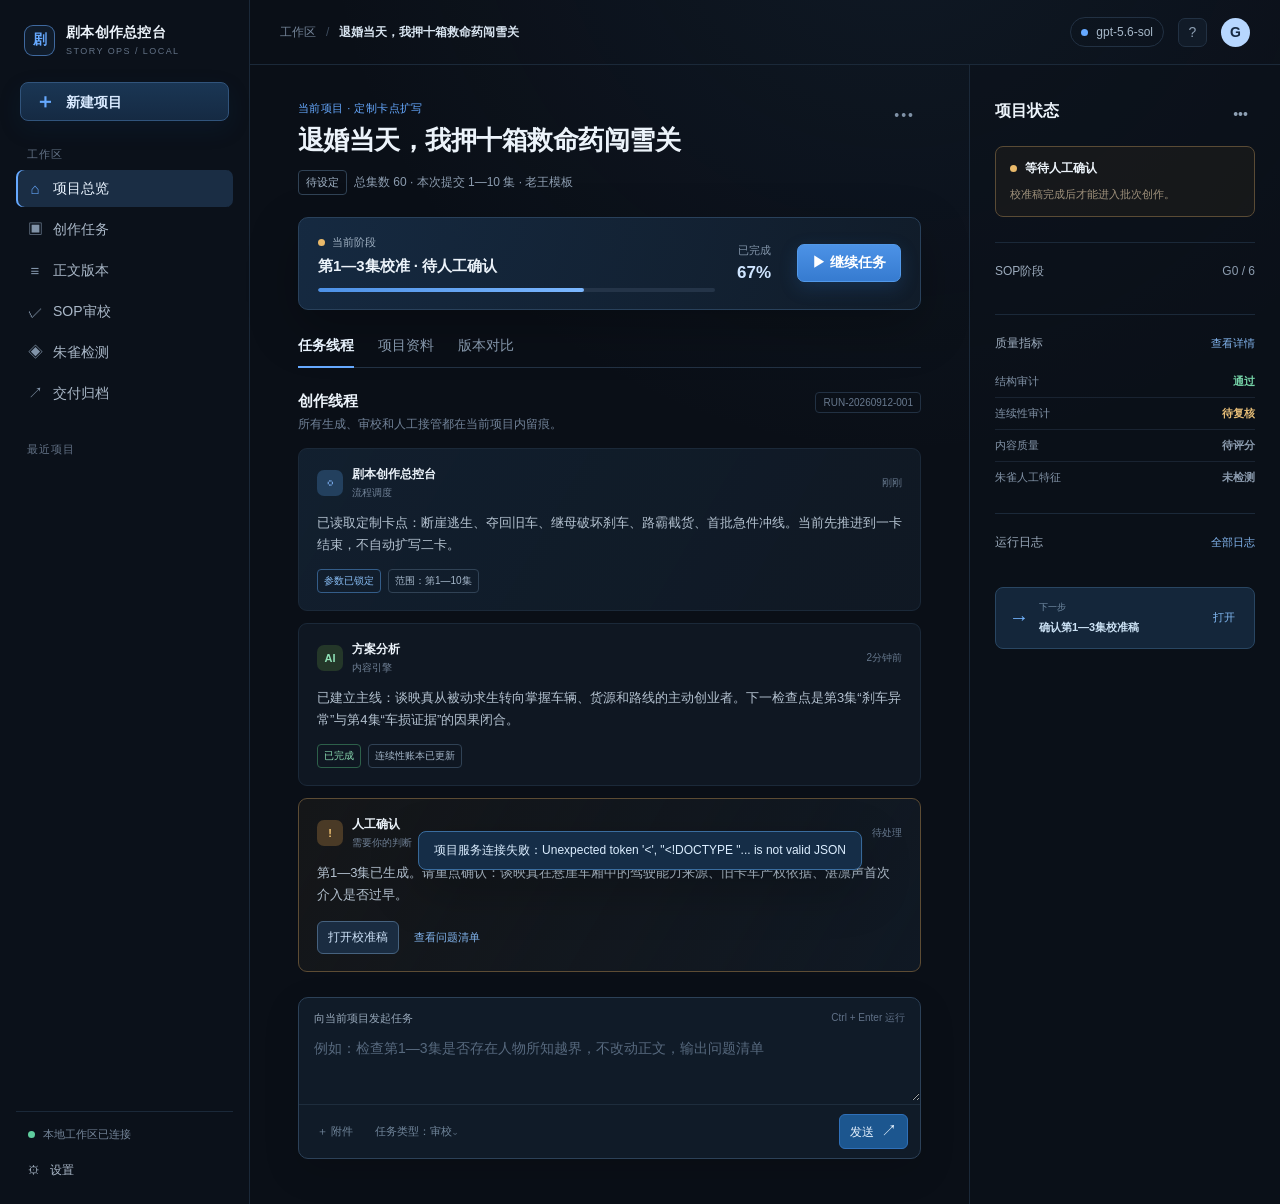
==== public/index.html @ ddf295c8 "Add Cloudflare deployment and persistent project workspace" ====
<!doctype html>
<html lang="zh-CN">
<head>
  <meta charset="UTF-8" />
  <meta name="viewport" content="width=device-width, initial-scale=1.0" />
  <meta name="theme-color" content="#0b111a" />
  <title>剧本创作总控台</title>
  <link rel="icon" href="favicon.svg" type="image/svg+xml" />
  <link rel="stylesheet" href="styles.css?v=020" />
  <link rel="stylesheet" href="workspace.css?v=020" />
</head>
<body>
  <div class="app-shell">
    <aside class="sidebar" aria-label="主导航">
      <div class="brand">
        <div class="brand-mark">剧</div>
        <div>
          <div class="brand-name">剧本创作总控台</div>
          <div class="brand-sub">STORY OPS / LOCAL</div>
        </div>
      </div>

      <button class="new-project" id="newProjectBtn"><span>＋</span> 新建项目</button>

      <div class="nav-section-label">工作区</div>
      <nav class="nav-list">
        <button class="nav-item active" data-view="overview"><span class="nav-icon">⌂</span> 项目总览</button>
        <button class="nav-item" data-view="tasks"><span class="nav-icon">▣</span> 创作任务</button>
        <button class="nav-item" data-view="drafts"><span class="nav-icon">≡</span> 正文版本</button>
        <button class="nav-item" data-view="audit"><span class="nav-icon">✓</span> SOP审校</button>
        <button class="nav-item" data-view="detector"><span class="nav-icon">◈</span> 朱雀检测</button>
        <button class="nav-item" data-view="delivery"><span class="nav-icon">↗</span> 交付归档</button>
      </nav>

      <div class="nav-section-label project-label">最近项目</div>
      <div class="project-list" id="projectList"></div>

      <div class="sidebar-footer">
        <div class="connection"><span class="status-dot green"></span><span>本地工作区已连接</span></div>
        <button class="settings-link" data-view="settings"><span>⚙</span> 设置</button>
      </div>
    </aside>

    <main class="main-panel">
      <header class="topbar">
        <div class="breadcrumbs"><span>工作区</span><b>/</b><strong id="breadcrumbProject">退婚当天，我押十箱救命药闯雪关</strong></div>
        <div class="top-actions">
          <div class="model-pill"><span class="status-dot blue"></span><span id="modelName">gpt-5.6-sol</span></div>
          <button class="icon-button" title="帮助">?</button>
          <div class="avatar">G</div>
        </div>
      </header>

      <div class="workspace" id="workspace">
        <section class="content-column">
          <div class="project-heading">
            <div>
              <div class="eyebrow">当前项目 · <span id="projectRoute">定制卡点扩写</span></div>
              <h1 id="projectTitle">退婚当天，我押十箱救命药闯雪关</h1>
              <div class="meta-row" id="projectMeta">
                <span class="tag">待设定</span>
                <span class="muted">总集数 60 · 本次提交 1—10 集 · 老王模板</span>
              </div>
            </div>
            <button class="more-button" title="项目操作">•••</button>
          </div>

          <div class="phase-strip">
            <div class="phase-main">
              <div class="phase-label"><span class="status-dot amber"></span> 当前阶段</div>
              <div class="phase-title" id="phaseTitle">第1—3集校准 · 待人工确认</div>
              <div class="progress-track"><span id="phaseProgress" style="width: 67%"></span></div>
            </div>
            <div class="phase-stat"><span>已完成</span><strong id="progressText">67%</strong></div>
            <button class="primary-button" id="runTaskBtn">▶ 继续任务</button>
          </div>

          <div class="tabs" role="tablist">
            <button class="tab active" data-tab="thread">任务线程</button>
            <button class="tab" data-tab="assets">项目资料</button>
            <button class="tab" data-tab="versions">版本对比</button>
          </div>

          <div class="tab-panel" id="threadPanel">
            <div class="section-heading"><div><h2>创作线程</h2><p>所有生成、审校和人工接管都在当前项目内留痕。</p></div><span class="run-id">RUN-20260912-001</span></div>
            <div class="thread-feed" id="threadFeed">
              <article class="thread-card system-card">
                <div class="card-top"><div class="actor"><span class="actor-icon system">◌</span><div><strong>剧本创作总控台</strong><span class="actor-role">流程调度</span></div></div><time>刚刚</time></div>
                <p>已读取定制卡点：断崖逃生、夺回旧车、继母破坏刹车、路霸截货、首批急件冲线。当前先推进到一卡结束，不自动扩写二卡。</p>
                <div class="card-tags"><span class="mini-tag blue-tag">参数已锁定</span><span class="mini-tag">范围：第1—10集</span></div>
              </article>
              <article class="thread-card">
                <div class="card-top"><div class="actor"><span class="actor-icon ai">AI</span><div><strong>方案分析</strong><span class="actor-role">内容引擎</span></div></div><time>2分钟前</time></div>
                <p>已建立主线：谈映真从被动求生转向掌握车辆、货源和路线的主动创业者。下一检查点是第3集“刹车异常”与第4集“车损证据”的因果闭合。</p>
                <div class="card-tags"><span class="mini-tag green-tag">已完成</span><span class="mini-tag">连续性账本已更新</span></div>
              </article>
              <article class="thread-card warning-card">
                <div class="card-top"><div class="actor"><span class="actor-icon review">!</span><div><strong>人工确认</strong><span class="actor-role">需要你的判断</span></div></div><time>待处理</time></div>
                <p>第1—3集已生成。请重点确认：谈映真在悬崖车厢中的驾驶能力来源、旧卡车产权依据、湛凛声首次介入是否过早。</p>
                <div class="card-actions"><button class="small-button" id="reviewBtn">打开校准稿</button><button class="text-button">查看问题清单</button></div>
              </article>
            </div>
          </div>

          <div class="tab-panel hidden" id="assetsPanel">
            <div class="section-heading"><div><h2>项目资料</h2><p>前置设定与正文版本分开管理，每次保存自动增加资料版本号。</p></div></div>
            <div class="asset-grid" id="assetGrid"></div>
          </div>

          <div class="tab-panel hidden" id="versionsPanel">
            <div class="section-heading"><div><h2>正文版本</h2><p>正文以SHA-256绑定审校与检测报告，保存新稿不会覆盖历史稿。</p></div><button class="small-button" id="newVersionBtn">＋ 新建版本</button></div>
            <div class="version-table" id="versionTable"></div>
          </div>

          <div class="composer">
            <div class="composer-top"><span class="composer-label">向当前项目发起任务</span><span class="shortcut">Ctrl + Enter 运行</span></div>
            <textarea id="promptInput" placeholder="例如：检查第1—3集是否存在人物所知越界，不改动正文，输出问题清单"></textarea>
            <div class="composer-bottom"><div class="composer-tools"><button class="tool-button">＋ 附件</button><button class="tool-button">任务类型：审校⌄</button></div><button class="send-button" id="sendBtn">发送 <span>↗</span></button></div>
          </div>
        </section>

        <aside class="inspector" aria-label="项目状态">
          <div class="inspector-header"><h2>项目状态</h2><button class="icon-button subtle">•••</button></div>
          <div class="status-summary"><div class="status-summary-top"><span class="status-dot amber"></span><strong>等待人工确认</strong></div><p>校准稿完成后才能进入批次创作。</p></div>
          <div class="inspector-block"><div class="block-heading"><span>SOP阶段</span><span class="muted" id="gateProgress">G0 / 6</span></div><div class="gate-list" id="gateList"></div></div>
          <div class="inspector-block"><div class="block-heading"><span>质量指标</span><button class="text-button">查看详情</button></div><div class="metric-row"><span>结构审计</span><strong class="green-text">通过</strong></div><div class="metric-row"><span>连续性审计</span><strong class="amber-text">待复核</strong></div><div class="metric-row"><span>内容质量</span><strong class="muted">待评分</strong></div><div class="metric-row"><span>朱雀人工特征</span><strong class="muted">未检测</strong></div></div>
          <div class="inspector-block log-block"><div class="block-heading"><span>运行日志</span><button class="text-button">全部日志</button></div><div id="activityLog"></div></div>
          <div class="next-action"><span class="next-icon">→</span><div><small>下一步</small><strong>确认第1—3集校准稿</strong></div><button id="nextActionBtn">打开</button></div>
        </aside>
      </div>
    </main>
  </div>

  <div class="modal-backdrop hidden" id="projectModal" role="dialog" aria-modal="true" aria-labelledby="modalTitle">
    <div class="modal"><div class="modal-header"><div><span class="eyebrow">新建工作项目</span><h2 id="modalTitle">创建一个独立项目</h2></div><button class="icon-button" id="closeModal">×</button></div><label>项目名称<input id="newProjectName" placeholder="例如：我在旧厂房开夜校" /></label><label>生产路线<select id="newProjectRoute"><option>完全原创 / 市场参考</option><option>授权IP改编</option><option>深度二创</option><option>定制卡点扩写</option></select></label><div class="form-grid"><label>地区<select id="newProjectRegion"><option>国内</option><option>海外</option></select></label><label>呈现形式<select id="newProjectMedium"><option>AI漫剧</option><option>真人短剧</option><option>仿真人</option></select></label><label>总集数<input id="newTotalEpisodes" type="number" min="10" max="200" value="60" /></label><label>提交到第几集<input id="newSubmissionEnd" type="number" min="1" max="200" value="10" /></label><label>开头模板<select id="newOpeningTemplate"><option>老王模板</option><option>大麦模板</option></select></label><label>题材标签<input id="newGenre" placeholder="都市、女频、悬疑" /></label></div><div class="modal-note">新项目会自动建立独立的素材、正文、审校、检测和交付空间。</div><div class="modal-actions"><button class="text-button" id="cancelModal">取消</button><button class="primary-button" id="createProject">创建项目</button></div></div>
  </div>

  <div class="modal-backdrop hidden" id="assetModal" role="dialog" aria-modal="true"><div class="modal wide-modal"><div class="modal-header"><div><span class="eyebrow">项目资料</span><h2 id="assetModalTitle">编辑剧情梗概</h2></div><button class="icon-button" id="closeAssetModal">×</button></div><textarea class="large-editor" id="assetContent" placeholder="输入内容，保存后会记录资料版本"></textarea><div class="modal-actions"><button class="text-button" id="cancelAssetModal">取消</button><button class="primary-button" id="saveAssetBtn">保存资料</button></div></div></div>

  <div class="modal-backdrop hidden" id="versionModal" role="dialog" aria-modal="true"><div class="modal wide-modal"><div class="modal-header"><div><span class="eyebrow">正文版本</span><h2>保存一个不可覆盖的新版本</h2></div><button class="icon-button" id="closeVersionModal">×</button></div><div class="form-grid"><label>版本名称<input id="versionLabel" placeholder="例如：v0.1 校准稿" /></label><label>来源<select id="versionSource"><option>人工编辑</option><option>模型生成</option><option>定向修复</option></select></label><label>起始集<input id="versionStart" type="number" min="1" value="1" /></label><label>结束集<input id="versionEnd" type="number" min="1" value="3" /></label></div><label>正文内容<textarea class="large-editor draft-editor" id="versionContent" placeholder="粘贴本次版本的完整正文"></textarea></label><div class="modal-actions"><button class="text-button" id="cancelVersionModal">取消</button><button class="primary-button" id="saveVersionBtn">保存正文版本</button></div></div></div>

  <div class="toast hidden" id="toast"></div>
  <script src="app.js?v=020"></script>
</body>
</html>
---- public/styles.css ----
:root{--bg:#0a0f17;--panel:#101823;--panel-2:#131e2b;--panel-3:#172333;--line:#223143;--line-soft:#1b2939;--text:#ecf3fa;--muted:#8c9caf;--subtle:#637286;--blue:#66a9ff;--blue-2:#3f82df;--green:#5fcd9e;--amber:#e9b96a;--red:#ef8588;--shadow:0 18px 50px rgba(0,0,0,.25);font-family:Inter,"PingFang SC","Microsoft YaHei",sans-serif}*{box-sizing:border-box}body{margin:0;background:var(--bg);color:var(--text);font-size:14px}button,input,textarea,select{font:inherit;color:inherit}button{cursor:pointer;border:0}.app-shell{display:flex;min-height:100vh;background:radial-gradient(circle at 70% -10%,rgba(54,93,137,.12),transparent 36%),var(--bg)}.sidebar{width:250px;flex:0 0 250px;border-right:1px solid var(--line-soft);padding:24px 16px 18px;display:flex;flex-direction:column;background:rgba(12,18,27,.9)}.brand{display:flex;align-items:center;gap:11px;padding:0 8px 26px}.brand-mark{display:grid;place-items:center;width:31px;height:31px;border:1px solid rgba(102,169,255,.55);border-radius:9px;color:var(--blue);font-weight:700;background:rgba(67,125,198,.1)}.brand-name{font-weight:700;letter-spacing:.02em}.brand-sub{font-size:9px;letter-spacing:.16em;color:var(--subtle);margin-top:4px}.new-project{height:39px;margin:0 4px 26px;border:1px solid #31547c;border-radius:8px;background:linear-gradient(180deg,#1a3654,#152a43);color:#d9eaff;text-align:left;padding:0 14px;font-weight:600;box-shadow:0 8px 22px rgba(16,60,107,.15)}.new-project span{font-size:20px;vertical-align:-1px;margin-right:7px;color:var(--blue)}.nav-section-label{padding:0 11px 8px;color:var(--subtle);font-size:11px;letter-spacing:.08em}.nav-list{display:grid;gap:4px}.nav-item,.settings-link{display:flex;gap:10px;align-items:center;height:37px;padding:0 11px;border-radius:7px;background:transparent;color:#aab8c8;text-align:left}.nav-item:hover,.settings-link:hover{background:#152131;color:#e9f2fc}.nav-item.active{background:#1a2d44;color:#eaf4ff;box-shadow:inset 2px 0 0 var(--blue)}.nav-icon{width:16px;color:#8193a8;font-size:15px;text-align:center}.nav-item.active .nav-icon{color:var(--blue)}.project-label{margin-top:30px}.project-list{display:grid;gap:4px}.project-item{border-radius:7px;padding:9px 10px;color:#9dacbd;line-height:1.35;font-size:12px;cursor:pointer;border-left:2px solid transparent}.project-item:hover{background:#131f2d}.project-item.selected{background:#131f2d;color:#e5eef8;border-left-color:var(--blue)}.project-item small{display:block;color:var(--subtle);margin-top:4px}.sidebar-footer{margin-top:auto;border-top:1px solid var(--line-soft);padding:15px 7px 0}.connection{font-size:11px;color:#75869a;display:flex;align-items:center;gap:8px;padding:0 5px 12px}.status-dot{display:inline-block;width:7px;height:7px;border-radius:50%;background:#75869a}.green{background:var(--green)}.blue{background:var(--blue)}.amber{background:var(--amber)}.settings-link{width:100%;height:32px;padding:0 5px;font-size:12px}.main-panel{min-width:0;flex:1}.topbar{height:65px;border-bottom:1px solid var(--line-soft);display:flex;align-items:center;justify-content:space-between;padding:0 30px}.breadcrumbs{display:flex;align-items:center;gap:10px;color:#738397;font-size:12px}.breadcrumbs b{font-weight:400;color:#3e4c5e}.breadcrumbs strong{font-weight:600;color:#d9e5f1}.top-actions{display:flex;align-items:center;gap:14px}.model-pill{display:flex;align-items:center;gap:8px;padding:7px 10px;border:1px solid var(--line);border-radius:20px;color:#a7b8c9;font-size:12px}.icon-button{width:29px;height:29px;border:1px solid var(--line);border-radius:7px;background:#111b28;color:#8ea0b4}.icon-button:hover{border-color:#3a5877;color:#d8e8f6}.avatar{width:29px;height:29px;border-radius:50%;background:#b7d7ff;color:#172a42;display:grid;place-items:center;font-weight:700}.workspace{display:flex;max-width:1390px;margin:0 auto}.content-column{min-width:0;flex:1;padding:36px 48px 45px;border-right:1px solid var(--line-soft)}.inspector{width:310px;flex:0 0 310px;padding:34px 25px;background:rgba(12,18,27,.55)}.project-heading{display:flex;justify-content:space-between;align-items:flex-start;margin-bottom:22px}.eyebrow{font-size:11px;color:var(--blue);letter-spacing:.04em;margin-bottom:8px}.project-heading h1{font-size:26px;line-height:1.25;margin:0 0 13px;letter-spacing:-.02em;font-weight:720}.meta-row{display:flex;align-items:center;gap:7px;flex-wrap:wrap}.tag,.mini-tag{border:1px solid #304255;border-radius:4px;padding:4px 7px;color:#a4b6c9;font-size:11px}.muted{color:var(--muted);font-size:12px}.more-button{background:transparent;color:#7f91a6;letter-spacing:2px;margin-top:5px}.phase-strip{display:flex;align-items:center;gap:22px;padding:17px 19px;border:1px solid #29415b;border-radius:10px;background:linear-gradient(100deg,rgba(27,55,86,.66),rgba(17,29,43,.9));box-shadow:var(--shadow);margin-bottom:27px}.phase-main{min-width:0;flex:1}.phase-label{color:#9eafc1;font-size:11px;display:flex;align-items:center;gap:7px;margin-bottom:7px}.phase-title{font-size:15px;font-weight:650;margin-bottom:12px}.progress-track{height:4px;background:#243448;border-radius:4px;overflow:hidden}.progress-track span{display:block;height:100%;background:linear-gradient(90deg,#4d91e6,#7bb7ff);border-radius:4px;transition:width .45s}.phase-stat{padding-right:4px;text-align:right}.phase-stat span{display:block;color:#8294a9;font-size:11px;margin-bottom:5px}.phase-stat strong{font-size:17px;color:#cfe5ff}.primary-button{border:1px solid #5299e9;background:linear-gradient(180deg,#4c92e6,#367bd0);border-radius:7px;padding:9px 14px;color:white;font-weight:650;box-shadow:0 6px 18px rgba(44,113,192,.22)}.primary-button:hover{filter:brightness(1.1)}.tabs{display:flex;gap:24px;border-bottom:1px solid var(--line);margin-bottom:24px}.tab{background:transparent;color:#8496aa;padding:0 0 12px;position:relative}.tab.active{color:#e9f3fd;font-weight:650}.tab.active:after{position:absolute;bottom:-1px;left:0;right:0;height:2px;background:var(--blue);content:""}.section-heading{display:flex;justify-content:space-between;align-items:flex-start;margin-bottom:15px}.section-heading h2,.inspector h2{font-size:15px;margin:0 0 5px}.section-heading p{margin:0;color:#718298;font-size:12px}.run-id{font-size:10px;color:#68798e;border:1px solid var(--line);border-radius:4px;padding:4px 7px}.thread-feed{display:grid;gap:12px}.thread-card{background:rgba(17,27,39,.72);border:1px solid var(--line-soft);border-radius:9px;padding:17px 18px}.thread-card:hover{border-color:#2b4259}.system-card{background:linear-gradient(120deg,rgba(22,41,61,.62),rgba(17,27,39,.75))}.warning-card{border-color:#5d4c34;background:linear-gradient(120deg,rgba(65,52,30,.19),rgba(17,27,39,.8))}.card-top{display:flex;justify-content:space-between;align-items:center;margin-bottom:12px}.actor{display:flex;gap:9px;align-items:center}.actor-icon{width:26px;height:26px;border-radius:7px;display:grid;place-items:center;font-size:11px;font-weight:700}.actor-icon.system{background:#23405e;color:#87baff}.actor-icon.ai{background:#243729;color:#8fe0b6}.actor-icon.review{background:#4a3a26;color:#f4c472}.actor strong{display:block;font-size:12px}.actor-role{display:block;font-size:10px;color:#708196;margin-top:3px}.card-top time{font-size:10px;color:#66788d}.thread-card p{margin:0;color:#b4c2d0;line-height:1.7;font-size:13px}.card-tags{display:flex;gap:7px;margin-top:13px}.mini-tag{padding:4px 6px;font-size:10px}.blue-tag{border-color:#345d89;color:#87bbf2}.green-tag{border-color:#2d604a;color:#8bdbb2}.card-actions{display:flex;gap:15px;align-items:center;margin-top:15px}.small-button{padding:7px 10px;border:1px solid #46627f;border-radius:6px;background:#1a2c41;color:#cfe3f9;font-size:12px}.small-button:hover{background:#213b5a}.text-button{padding:0;background:transparent;color:#82b4ed;font-size:11px}.text-button:hover{color:#b2d6fb}.composer{border:1px solid #2c4158;border-radius:10px;background:#101b28;margin-top:25px;box-shadow:0 12px 36px rgba(0,0,0,.14)}.composer-top{display:flex;justify-content:space-between;padding:13px 15px 0}.composer-label{font-size:11px;color:#98a9bb}.shortcut{font-size:10px;color:#607188}.composer textarea{width:100%;height:75px;resize:vertical;min-height:75px;border:0;outline:0;background:transparent;padding:11px 15px;color:#e6eff8;line-height:1.6}.composer textarea::placeholder{color:#57697e}.composer-bottom{display:flex;justify-content:space-between;align-items:center;border-top:1px solid #1e2d3d;padding:9px 12px}.composer-tools{display:flex;gap:10px}.tool-button{background:transparent;color:#71869b;font-size:11px}.tool-button:hover{color:#b6cadf}.send-button{border:1px solid #2f70b9;background:#1c568f;border-radius:6px;padding:6px 10px;color:#e9f4ff;font-size:12px}.send-button span{font-size:16px;margin-left:4px}.inspector-header{display:flex;justify-content:space-between;align-items:center;margin-bottom:18px}.inspector-header h2{font-size:16px}.subtle{border:0;background:transparent}.status-summary{padding:13px 14px;border:1px solid #5a4b35;background:rgba(64,51,29,.2);border-radius:8px;margin-bottom:25px}.status-summary-top{display:flex;align-items:center;gap:8px;font-size:12px}.status-summary p{font-size:11px;color:#a0927c;margin:9px 0 0;line-height:1.5}.inspector-block{border-top:1px solid var(--line-soft);padding:20px 0}.block-heading{display:flex;justify-content:space-between;align-items:center;color:#9cabbc;font-size:12px;margin-bottom:14px}.gate-list{display:grid;gap:12px}.gate{display:flex;gap:10px;align-items:flex-start;color:#6d7e92}.gate>span{width:18px;height:18px;display:grid;place-items:center;border:1px solid #334354;border-radius:50%;font-size:10px;flex:0 0 18px}.gate strong{display:block;font-size:11px;font-weight:600;color:#91a0b1}.gate small{display:block;color:#607186;font-size:10px;margin-top:4px}.gate.done>span{border-color:#347a5c;background:#193d31;color:#8bddb5}.gate.done strong{color:#b3c3d1}.gate.current>span{border-color:#b88b4f;background:#4b3824;color:#f1c982}.gate.current strong{color:#e3c58e}.metric-row{display:flex;justify-content:space-between;padding:8px 0;border-bottom:1px solid rgba(35,49,65,.6);font-size:11px;color:#8293a7}.metric-row:last-child{border-bottom:0}.metric-row strong{font-size:11px}.green-text{color:#76d4a8}.amber-text{color:#e6bd77}.log-line{display:grid;grid-template-columns:38px 8px 1fr;gap:8px;align-items:center;margin:12px 0}.log-line time{font-size:10px;color:#617389}.log-dot{width:6px;height:6px;border-radius:50%}.log-line p{font-size:10px;color:#8797a8;margin:0}.next-action{display:flex;align-items:center;gap:10px;padding:13px;border:1px solid #294662;background:#14263a;border-radius:8px;margin-top:2px}.next-icon{font-size:20px;color:#73b5ff}.next-action small{display:block;color:#7791aa;font-size:9px;margin-bottom:4px}.next-action strong{font-size:11px;color:#cce2f5}.next-action button{margin-left:auto;background:transparent;color:#83bbf6;font-size:11px}.asset-grid{display:grid;grid-template-columns:1fr 1fr;gap:12px}.asset-card{display:flex;gap:12px;align-items:flex-start;background:#111c29;border:1px solid var(--line-soft);border-radius:8px;padding:15px}.asset-icon{font-size:18px;color:var(--blue)}.asset-card strong{font-size:12px}.asset-card p{font-size:11px;color:#728499;margin:6px 0 0}.asset-status{margin-left:auto;font-size:10px;color:#7ecaa3;white-space:nowrap}.version-table{border:1px solid var(--line-soft);border-radius:8px;overflow:hidden}.version-row{display:grid;grid-template-columns:1.3fr 1.1fr .7fr .8fr .4fr;align-items:center;gap:10px;padding:13px 14px;border-bottom:1px solid var(--line-soft);font-size:11px;color:#9aabbd}.version-row:last-child{border-bottom:0}.version-row.header{color:#65788e;background:#121e2c;font-size:10px}.version-row small{display:block;color:#617388;margin-top:4px;font-size:9px}.hidden{display:none!important}.modal-backdrop{position:fixed;inset:0;background:rgba(2,5,9,.72);display:grid;place-items:center;z-index:10;backdrop-filter:blur(5px)}.modal{width:420px;background:#111d2b;border:1px solid #2e4761;border-radius:12px;padding:23px;box-shadow:var(--shadow)}.modal-header{display:flex;justify-content:space-between;margin-bottom:23px}.modal-header h2{font-size:18px;margin:0}.modal label{display:block;color:#9aacbf;font-size:11px;margin:16px 0}.modal input,.modal select{display:block;width:100%;margin-top:7px;background:#0c1520;border:1px solid #2a3d52;border-radius:6px;padding:10px 11px;outline:none}.modal input:focus,.modal select:focus{border-color:#5797dc}.modal-note{font-size:11px;line-height:1.6;color:#74869b;padding:10px 12px;border-left:2px solid #4e86bf;background:#13263a;margin:20px 0}.modal-actions{display:flex;justify-content:flex-end;align-items:center;gap:18px}.toast{position:fixed;left:50%;bottom:30px;transform:translateX(-50%);padding:10px 15px;border:1px solid #3a6d9f;border-radius:8px;background:#152d47;color:#dceeff;box-shadow:var(--shadow);font-size:12px;z-index:20}@media(max-width:980px){.sidebar{width:215px;flex-basis:215px}.inspector{width:280px;flex-basis:280px;padding:30px 17px}.content-column{padding:30px 28px}.project-heading h1{font-size:22px}}@media(max-width:760px){.sidebar{width:58px;flex-basis:58px;padding:16px 8px}.brand{padding:0 5px 23px}.brand>div:last-child,.new-project,.nav-section-label,.project-list,.sidebar-footer .connection,.settings-link{font-size:0}.brand>div:last-child,.new-project span{display:none}.brand-mark{margin:auto}.new-project{padding:0;width:40px;text-align:center}.new-project:after{content:'+';font-size:22px;color:var(--blue)}.nav-item{justify-content:center;padding:0}.nav-item{font-size:0}.nav-icon{font-size:16px}.sidebar-footer{padding-left:0;padding-right:0}.settings-link{justify-content:center}.settings-link span{font-size:15px}.topbar{padding:0 16px}.breadcrumbs span,.breadcrumbs b{display:none}.workspace{display:block}.content-column{border-right:0;padding:24px 16px 35px}.inspector{width:auto;border-top:1px solid var(--line-soft);padding:24px 16px}.phase-strip{gap:12px;padding:14px}.phase-stat{display:none}.asset-grid{grid-template-columns:1fr}.project-heading h1{font-size:21px}.meta-row .muted{width:100%}.composer textarea{height:90px}}
---- public/workspace.css ----
.asset-card{cursor:pointer}.asset-card:hover{border-color:#36526e;background:#142130}.asset-card p{max-width:250px;white-space:nowrap;overflow:hidden;text-overflow:ellipsis}.form-grid{display:grid;grid-template-columns:1fr 1fr;gap:0 14px}.wide-modal{width:min(760px,calc(100vw - 32px))}.large-editor{width:100%;min-height:320px;resize:vertical;background:#0c1520;border:1px solid #2a3d52;border-radius:7px;padding:13px;line-height:1.7;outline:none;margin-bottom:20px;color:#e6eff8}.large-editor:focus{border-color:#5797dc}.draft-editor{min-height:380px;margin-top:7px}.empty-state{padding:28px;text-align:center;color:#71849a;font-size:12px}.hash{font-family:Consolas,monospace;color:#657a90;font-size:9px}.version-row button{justify-self:end}@media(max-width:600px){.form-grid{grid-template-columns:1fr}.wide-modal{width:calc(100vw - 20px);padding:18px}.large-editor{min-height:240px}}
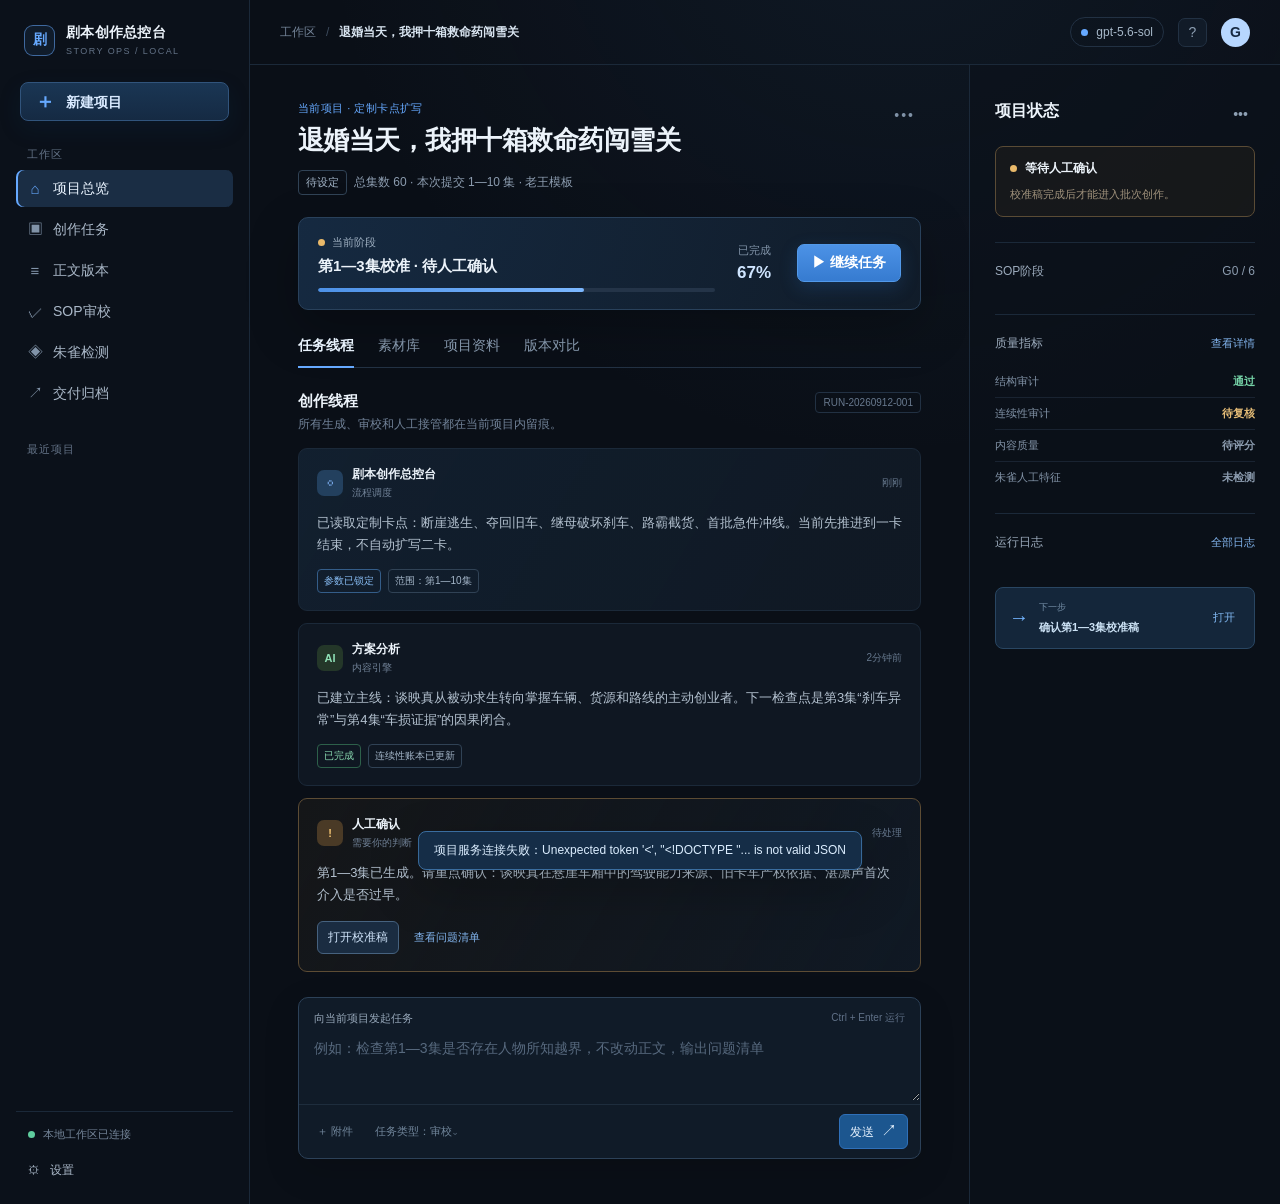
==== commit d3ca7c22: "Add project source library with R2 storage" ====
--- a/public/index.html
+++ b/public/index.html
@@ -6,8 +6,8 @@
   <meta name="theme-color" content="#0b111a" />
   <title>剧本创作总控台</title>
   <link rel="icon" href="favicon.svg" type="image/svg+xml" />
-  <link rel="stylesheet" href="styles.css?v=020" />
-  <link rel="stylesheet" href="workspace.css?v=020" />
+  <link rel="stylesheet" href="styles.css?v=030" />
+  <link rel="stylesheet" href="workspace.css?v=030" />
 </head>
 <body>
   <div class="app-shell">
@@ -77,6 +77,7 @@
 
           <div class="tabs" role="tablist">
             <button class="tab active" data-tab="thread">任务线程</button>
+            <button class="tab" data-tab="sources">素材库</button>
             <button class="tab" data-tab="assets">项目资料</button>
             <button class="tab" data-tab="versions">版本对比</button>
           </div>
@@ -100,6 +101,12 @@
                 <div class="card-actions"><button class="small-button" id="reviewBtn">打开校准稿</button><button class="text-button">查看问题清单</button></div>
               </article>
             </div>
+          </div>
+
+          <div class="tab-panel hidden" id="sourcesPanel">
+            <div class="section-heading"><div><h2>项目素材</h2><p>素材按项目隔离保存，原文件与SHA-256同时留档；TXT/MD可立即提取，DOCX/PDF先安全存储。</p></div><button class="small-button" id="uploadSourceBtn">＋ 导入素材</button></div>
+            <input id="sourceFileInput" type="file" multiple accept=".txt,.md,.markdown,.json,.csv,.tsv,.docx,.pdf" hidden />
+            <div class="source-list" id="sourceList"></div>
           </div>
 
           <div class="tab-panel hidden" id="assetsPanel">
@@ -140,6 +147,6 @@
   <div class="modal-backdrop hidden" id="versionModal" role="dialog" aria-modal="true"><div class="modal wide-modal"><div class="modal-header"><div><span class="eyebrow">正文版本</span><h2>保存一个不可覆盖的新版本</h2></div><button class="icon-button" id="closeVersionModal">×</button></div><div class="form-grid"><label>版本名称<input id="versionLabel" placeholder="例如：v0.1 校准稿" /></label><label>来源<select id="versionSource"><option>人工编辑</option><option>模型生成</option><option>定向修复</option></select></label><label>起始集<input id="versionStart" type="number" min="1" value="1" /></label><label>结束集<input id="versionEnd" type="number" min="1" value="3" /></label></div><label>正文内容<textarea class="large-editor draft-editor" id="versionContent" placeholder="粘贴本次版本的完整正文"></textarea></label><div class="modal-actions"><button class="text-button" id="cancelVersionModal">取消</button><button class="primary-button" id="saveVersionBtn">保存正文版本</button></div></div></div>
 
   <div class="toast hidden" id="toast"></div>
-  <script src="app.js?v=020"></script>
+  <script src="app.js?v=030"></script>
 </body>
 </html>
--- a/public/workspace.css
+++ b/public/workspace.css
@@ -1 +1 @@
-.asset-card{cursor:pointer}.asset-card:hover{border-color:#36526e;background:#142130}.asset-card p{max-width:250px;white-space:nowrap;overflow:hidden;text-overflow:ellipsis}.form-grid{display:grid;grid-template-columns:1fr 1fr;gap:0 14px}.wide-modal{width:min(760px,calc(100vw - 32px))}.large-editor{width:100%;min-height:320px;resize:vertical;background:#0c1520;border:1px solid #2a3d52;border-radius:7px;padding:13px;line-height:1.7;outline:none;margin-bottom:20px;color:#e6eff8}.large-editor:focus{border-color:#5797dc}.draft-editor{min-height:380px;margin-top:7px}.empty-state{padding:28px;text-align:center;color:#71849a;font-size:12px}.hash{font-family:Consolas,monospace;color:#657a90;font-size:9px}.version-row button{justify-self:end}@media(max-width:600px){.form-grid{grid-template-columns:1fr}.wide-modal{width:calc(100vw - 20px);padding:18px}.large-editor{min-height:240px}}
+.asset-card{cursor:pointer}.asset-card:hover{border-color:#36526e;background:#142130}.asset-card p{max-width:250px;white-space:nowrap;overflow:hidden;text-overflow:ellipsis}.form-grid{display:grid;grid-template-columns:1fr 1fr;gap:0 14px}.wide-modal{width:min(760px,calc(100vw - 32px))}.large-editor{width:100%;min-height:320px;resize:vertical;background:#0c1520;border:1px solid #2a3d52;border-radius:7px;padding:13px;line-height:1.7;outline:none;margin-bottom:20px;color:#e6eff8}.large-editor:focus{border-color:#5797dc}.draft-editor{min-height:380px;margin-top:7px}.empty-state{padding:28px;text-align:center;color:#71849a;font-size:12px}.hash{font-family:Consolas,monospace;color:#657a90;font-size:9px}.version-row button{justify-self:end}.source-list{display:grid;gap:10px}.source-row{display:grid;grid-template-columns:minmax(0,1.8fr) .7fr .7fr auto;gap:14px;align-items:center;padding:14px 16px;border:1px solid var(--line);border-radius:12px;background:rgba(255,255,255,.018)}.source-row strong,.source-row small{display:block;overflow:hidden;text-overflow:ellipsis;white-space:nowrap}.source-row small{margin-top:4px;color:var(--muted);font-size:11px}.source-badge{justify-self:start;padding:4px 8px;border-radius:999px;background:rgba(52,211,153,.11);color:#74e9bd;font-size:11px}.source-badge.pending{background:rgba(251,191,36,.1);color:#f4c95d}@media(max-width:600px){.form-grid{grid-template-columns:1fr}.wide-modal{width:calc(100vw - 20px);padding:18px}.large-editor{min-height:240px}.source-row{grid-template-columns:1fr}.source-row>*{justify-self:start}}
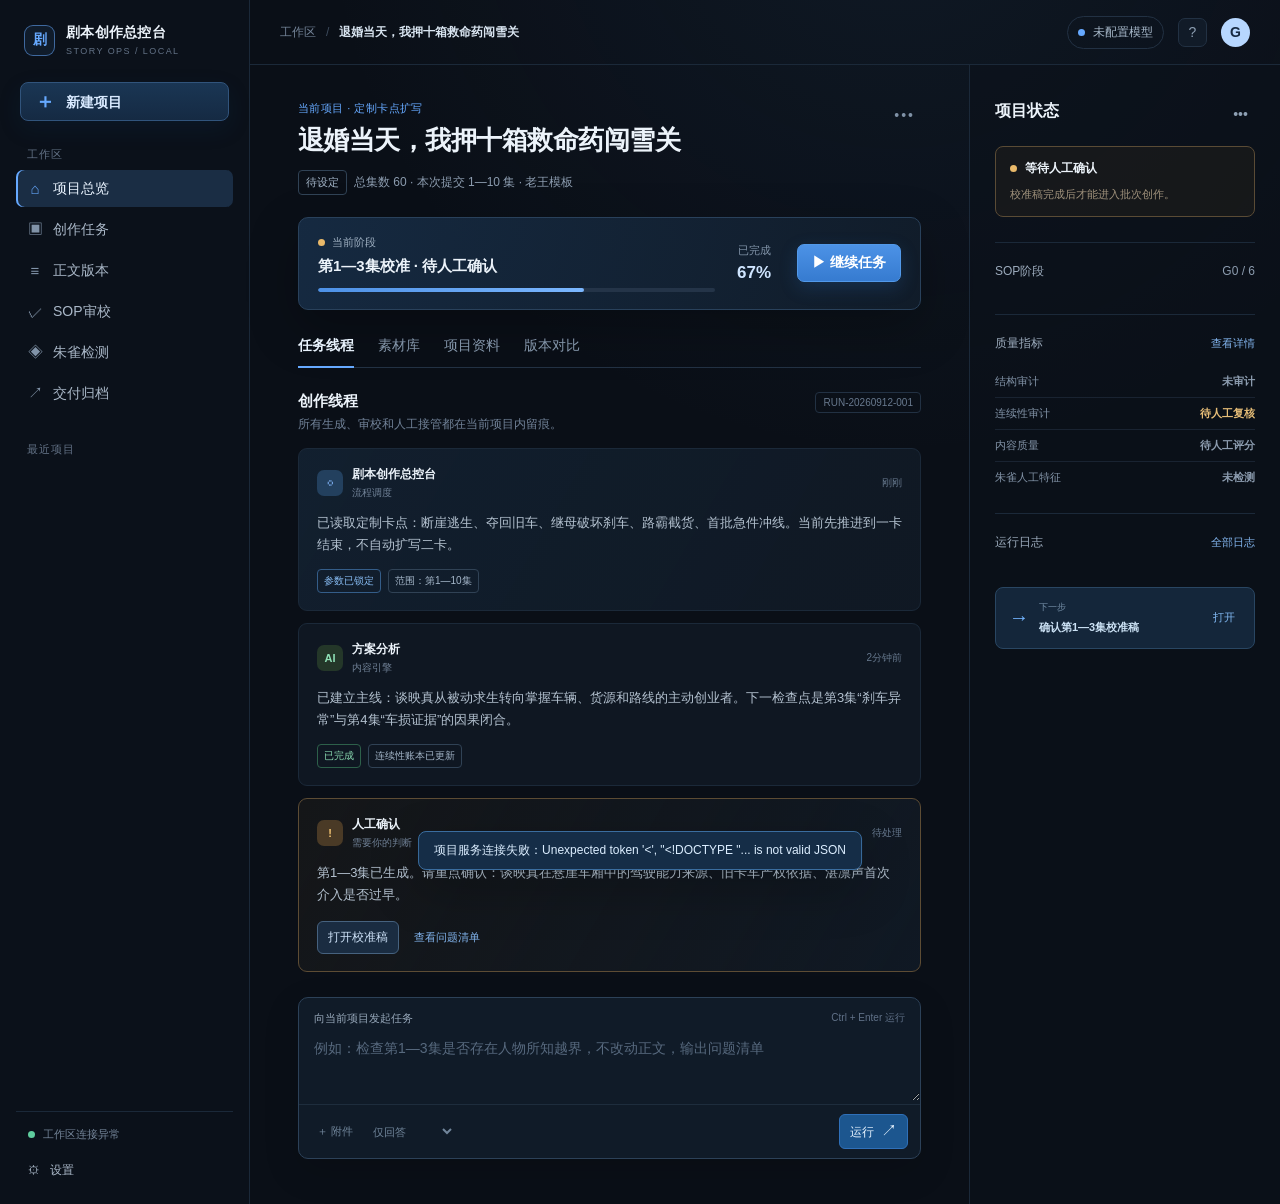
==== commit 4e1f4317: "Connect workflow audit detector and export modules" ====
--- a/public/index.html
+++ b/public/index.html
@@ -6,8 +6,8 @@
   <meta name="theme-color" content="#0b111a" />
   <title>剧本创作总控台</title>
   <link rel="icon" href="favicon.svg" type="image/svg+xml" />
-  <link rel="stylesheet" href="styles.css?v=030" />
-  <link rel="stylesheet" href="workspace.css?v=030" />
+  <link rel="stylesheet" href="styles.css?v=040" />
+  <link rel="stylesheet" href="workspace.css?v=040" />
 </head>
 <body>
   <div class="app-shell">
@@ -36,7 +36,7 @@
       <div class="project-list" id="projectList"></div>
 
       <div class="sidebar-footer">
-        <div class="connection"><span class="status-dot green"></span><span>本地工作区已连接</span></div>
+        <div class="connection"><span class="status-dot green"></span><span id="connectionLabel">工作区连接中</span></div>
         <button class="settings-link" data-view="settings"><span>⚙</span> 设置</button>
       </div>
     </aside>
@@ -45,7 +45,7 @@
       <header class="topbar">
         <div class="breadcrumbs"><span>工作区</span><b>/</b><strong id="breadcrumbProject">退婚当天，我押十箱救命药闯雪关</strong></div>
         <div class="top-actions">
-          <div class="model-pill"><span class="status-dot blue"></span><span id="modelName">gpt-5.6-sol</span></div>
+          <button class="model-pill" id="openSettingsBtn"><span class="status-dot blue"></span><span id="modelName">未配置模型</span></button>
           <button class="icon-button" title="帮助">?</button>
           <div class="avatar">G</div>
         </div>
@@ -122,7 +122,7 @@
           <div class="composer">
             <div class="composer-top"><span class="composer-label">向当前项目发起任务</span><span class="shortcut">Ctrl + Enter 运行</span></div>
             <textarea id="promptInput" placeholder="例如：检查第1—3集是否存在人物所知越界，不改动正文，输出问题清单"></textarea>
-            <div class="composer-bottom"><div class="composer-tools"><button class="tool-button">＋ 附件</button><button class="tool-button">任务类型：审校⌄</button></div><button class="send-button" id="sendBtn">发送 <span>↗</span></button></div>
+          <div class="composer-bottom"><div class="composer-tools"><button class="tool-button" id="composerAttachment">＋ 附件</button><select class="tool-button task-select" id="taskType"><option value="reply">仅回答</option><option value="synopsis">生成剧情梗概</option><option value="characters">生成人物小传</option><option value="world">生成世界观</option><option value="beat_matrix">生成卡点矩阵</option><option value="draft">生成正文版本</option></select></div><button class="send-button" id="sendBtn">运行 <span>↗</span></button></div>
           </div>
         </section>
 
@@ -130,7 +130,7 @@
           <div class="inspector-header"><h2>项目状态</h2><button class="icon-button subtle">•••</button></div>
           <div class="status-summary"><div class="status-summary-top"><span class="status-dot amber"></span><strong>等待人工确认</strong></div><p>校准稿完成后才能进入批次创作。</p></div>
           <div class="inspector-block"><div class="block-heading"><span>SOP阶段</span><span class="muted" id="gateProgress">G0 / 6</span></div><div class="gate-list" id="gateList"></div></div>
-          <div class="inspector-block"><div class="block-heading"><span>质量指标</span><button class="text-button">查看详情</button></div><div class="metric-row"><span>结构审计</span><strong class="green-text">通过</strong></div><div class="metric-row"><span>连续性审计</span><strong class="amber-text">待复核</strong></div><div class="metric-row"><span>内容质量</span><strong class="muted">待评分</strong></div><div class="metric-row"><span>朱雀人工特征</span><strong class="muted">未检测</strong></div></div>
+          <div class="inspector-block"><div class="block-heading"><span>质量指标</span><button class="text-button" id="qualityDetailBtn">查看详情</button></div><div class="metric-row"><span>结构审计</span><strong class="muted" id="auditMetric">未审计</strong></div><div class="metric-row"><span>连续性审计</span><strong class="amber-text">待人工复核</strong></div><div class="metric-row"><span>内容质量</span><strong class="muted">待人工评分</strong></div><div class="metric-row"><span>朱雀人工特征</span><strong class="muted" id="detectorMetric">未检测</strong></div></div>
           <div class="inspector-block log-block"><div class="block-heading"><span>运行日志</span><button class="text-button">全部日志</button></div><div id="activityLog"></div></div>
           <div class="next-action"><span class="next-icon">→</span><div><small>下一步</small><strong>确认第1—3集校准稿</strong></div><button id="nextActionBtn">打开</button></div>
         </aside>
@@ -146,7 +146,15 @@
 
   <div class="modal-backdrop hidden" id="versionModal" role="dialog" aria-modal="true"><div class="modal wide-modal"><div class="modal-header"><div><span class="eyebrow">正文版本</span><h2>保存一个不可覆盖的新版本</h2></div><button class="icon-button" id="closeVersionModal">×</button></div><div class="form-grid"><label>版本名称<input id="versionLabel" placeholder="例如：v0.1 校准稿" /></label><label>来源<select id="versionSource"><option>人工编辑</option><option>模型生成</option><option>定向修复</option></select></label><label>起始集<input id="versionStart" type="number" min="1" value="1" /></label><label>结束集<input id="versionEnd" type="number" min="1" value="3" /></label></div><label>正文内容<textarea class="large-editor draft-editor" id="versionContent" placeholder="粘贴本次版本的完整正文"></textarea></label><div class="modal-actions"><button class="text-button" id="cancelVersionModal">取消</button><button class="primary-button" id="saveVersionBtn">保存正文版本</button></div></div></div>
 
+  <div class="modal-backdrop hidden" id="settingsModal" role="dialog" aria-modal="true"><div class="modal wide-modal"><div class="modal-header"><div><span class="eyebrow">模型网关</span><h2>接口设置</h2></div><button class="icon-button" id="closeSettingsModal">×</button></div><div class="modal-note secure-note">API Key只保存在当前浏览器会话，不写入数据库、运行日志或项目文件。</div><div class="form-grid"><label>Base URL<input id="llmBaseUrl" placeholder="例如：https://example.com/v1" /></label><label>模型名称<input id="llmModel" placeholder="例如：gpt-5.6-sol" /></label><label>接口协议<select id="llmWire"><option value="responses">Responses API</option><option value="chat">Chat Completions</option></select></label><label>推理强度<select id="llmReasoning"><option>high</option><option>xhigh</option><option>medium</option><option>low</option></select></label></div><label>API Key<input id="llmKey" type="password" autocomplete="off" placeholder="输入后仅保留到当前标签关闭" /></label><div class="test-result" id="modelTestResult">尚未测试接口</div><div class="modal-actions"><button class="small-button" id="testModelBtn">测试接口</button><button class="primary-button" id="saveSettingsBtn">保存本次会话</button></div></div></div>
+
+  <div class="modal-backdrop hidden" id="auditModal" role="dialog" aria-modal="true"><div class="modal wide-modal"><div class="modal-header"><div><span class="eyebrow">SOP审校</span><h2>正文结构审计</h2></div><button class="icon-button" id="closeAuditModal">×</button></div><label>审计版本<select id="auditVersion"></select></label><div class="test-result" id="auditResult">选择正文版本后运行。该模块检查集数、场次、乱码、越界、括号和重复句，不冒充人工内容终审。</div><div class="modal-actions"><button class="primary-button" id="runAuditBtn">运行结构审计</button></div></div></div>
+
+  <div class="modal-backdrop hidden" id="detectorModal" role="dialog" aria-modal="true"><div class="modal wide-modal"><div class="modal-header"><div><span class="eyebrow">朱雀同版证据</span><h2>登记真实检测报告</h2></div><button class="icon-button" id="closeDetectorModal">×</button></div><label>绑定正文版本<select id="detectorVersion"></select></label><div class="form-grid"><label>人工创作特征（%）<input id="humanScore" type="number" min="0" max="100" step="0.1" /></label><label>疑似AI特征（%）<input id="suspectedScore" type="number" min="0" max="100" step="0.1" value="0" /></label><label>AI创作特征（%）<input id="aiScore" type="number" min="0" max="100" step="0.1" value="0" /></label><label>朱雀报告截图<input id="detectorFile" type="file" accept="image/png,image/jpeg" /></label></div><div class="modal-note">保存时自动绑定所选正文SHA-256；正文产生新版本后，旧报告不能替代新版本检测。</div><div class="report-list" id="detectorReports"></div><div class="modal-actions"><button class="primary-button" id="saveDetectorBtn">保存检测报告</button></div></div></div>
+
+  <div class="modal-backdrop hidden" id="deliveryModal" role="dialog" aria-modal="true"><div class="modal wide-modal"><div class="modal-header"><div><span class="eyebrow">交付归档</span><h2>导出项目证据包</h2></div><button class="icon-button" id="closeDeliveryModal">×</button></div><label>正文版本<select id="deliveryVersion"></select></label><div class="modal-note">当前可导出TXT标准合并稿或JSON完整项目快照。DOCX/PDF排版仍需后续接入正式模板引擎。</div><div class="delivery-grid"><button class="primary-button" id="downloadTxtBtn">下载TXT合并稿</button><button class="small-button" id="downloadJsonBtn">下载JSON项目快照</button></div></div></div>
+
   <div class="toast hidden" id="toast"></div>
-  <script src="app.js?v=030"></script>
+  <script src="app.js?v=040"></script>
 </body>
 </html>
--- a/public/workspace.css
+++ b/public/workspace.css
@@ -1 +1,2 @@
 .asset-card{cursor:pointer}.asset-card:hover{border-color:#36526e;background:#142130}.asset-card p{max-width:250px;white-space:nowrap;overflow:hidden;text-overflow:ellipsis}.form-grid{display:grid;grid-template-columns:1fr 1fr;gap:0 14px}.wide-modal{width:min(760px,calc(100vw - 32px))}.large-editor{width:100%;min-height:320px;resize:vertical;background:#0c1520;border:1px solid #2a3d52;border-radius:7px;padding:13px;line-height:1.7;outline:none;margin-bottom:20px;color:#e6eff8}.large-editor:focus{border-color:#5797dc}.draft-editor{min-height:380px;margin-top:7px}.empty-state{padding:28px;text-align:center;color:#71849a;font-size:12px}.hash{font-family:Consolas,monospace;color:#657a90;font-size:9px}.version-row button{justify-self:end}.source-list{display:grid;gap:10px}.source-row{display:grid;grid-template-columns:minmax(0,1.8fr) .7fr .7fr auto;gap:14px;align-items:center;padding:14px 16px;border:1px solid var(--line);border-radius:12px;background:rgba(255,255,255,.018)}.source-row strong,.source-row small{display:block;overflow:hidden;text-overflow:ellipsis;white-space:nowrap}.source-row small{margin-top:4px;color:var(--muted);font-size:11px}.source-badge{justify-self:start;padding:4px 8px;border-radius:999px;background:rgba(52,211,153,.11);color:#74e9bd;font-size:11px}.source-badge.pending{background:rgba(251,191,36,.1);color:#f4c95d}@media(max-width:600px){.form-grid{grid-template-columns:1fr}.wide-modal{width:calc(100vw - 20px);padding:18px}.large-editor{min-height:240px}.source-row{grid-template-columns:1fr}.source-row>*{justify-self:start}}
+.model-pill{background:transparent}.task-select{border:0;outline:0}.task-select option{background:#111d2b;color:#dce8f5}.secure-note{border-left-color:#58c49a;background:#112920}.test-result{min-height:70px;margin:18px 0;padding:14px;border:1px solid #263b50;border-radius:8px;background:#0c1621;color:#9fb0c2;line-height:1.65;white-space:pre-wrap;max-height:300px;overflow:auto}.test-result strong{display:block;color:#d9e9f8;margin-bottom:6px}.test-result p{margin:0 0 8px}.test-result ul{margin:8px 0 0;padding-left:20px}.test-result li{margin:5px 0}.test-result li.error{color:#ef989a}.test-result li.warning{color:#e7bd72}.test-result li.pass{color:#76d4a8}.report-list{display:grid;gap:8px;margin:14px 0}.report-row{display:flex;justify-content:space-between;align-items:center;padding:11px 12px;border:1px solid var(--line);border-radius:8px;background:#0d1722}.report-row strong,.report-row small{display:block}.report-row small{color:var(--muted);font-size:10px;margin-top:4px}.empty-state.compact{padding:14px}.delivery-grid{display:grid;grid-template-columns:1fr 1fr;gap:12px}.delivery-grid button{width:100%}button:disabled{opacity:.55;cursor:wait}@media(max-width:600px){.delivery-grid{grid-template-columns:1fr}}
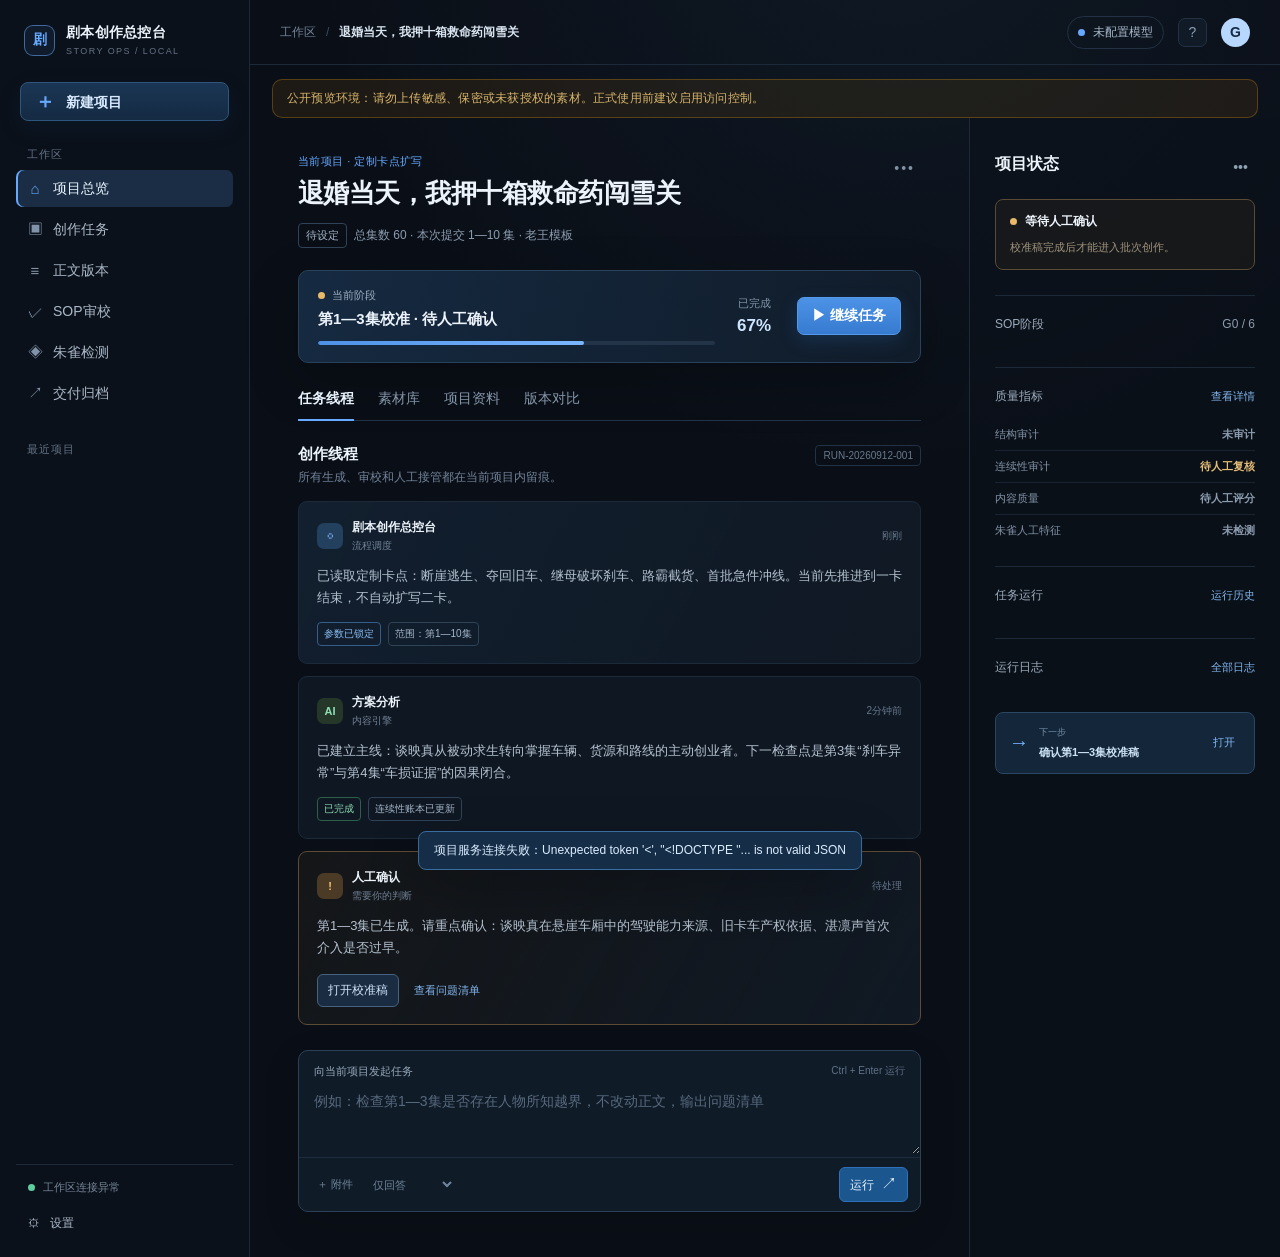
==== commit f6e66caa: "Add SOP deep audit approvals and scene analysis" ====
--- a/public/index.html
+++ b/public/index.html
@@ -6,8 +6,8 @@
   <meta name="theme-color" content="#0b111a" />
   <title>剧本创作总控台</title>
   <link rel="icon" href="favicon.svg" type="image/svg+xml" />
-  <link rel="stylesheet" href="styles.css?v=040" />
-  <link rel="stylesheet" href="workspace.css?v=040" />
+  <link rel="stylesheet" href="styles.css?v=050" />
+  <link rel="stylesheet" href="workspace.css?v=050" />
 </head>
 <body>
   <div class="app-shell">
@@ -51,6 +51,7 @@
         </div>
       </header>
 
+      <div class="preview-warning">公开预览环境：请勿上传敏感、保密或未获授权的素材。正式使用前建议启用访问控制。</div>
       <div class="workspace" id="workspace">
         <section class="content-column">
           <div class="project-heading">
@@ -131,7 +132,8 @@
           <div class="status-summary"><div class="status-summary-top"><span class="status-dot amber"></span><strong>等待人工确认</strong></div><p>校准稿完成后才能进入批次创作。</p></div>
           <div class="inspector-block"><div class="block-heading"><span>SOP阶段</span><span class="muted" id="gateProgress">G0 / 6</span></div><div class="gate-list" id="gateList"></div></div>
           <div class="inspector-block"><div class="block-heading"><span>质量指标</span><button class="text-button" id="qualityDetailBtn">查看详情</button></div><div class="metric-row"><span>结构审计</span><strong class="muted" id="auditMetric">未审计</strong></div><div class="metric-row"><span>连续性审计</span><strong class="amber-text">待人工复核</strong></div><div class="metric-row"><span>内容质量</span><strong class="muted">待人工评分</strong></div><div class="metric-row"><span>朱雀人工特征</span><strong class="muted" id="detectorMetric">未检测</strong></div></div>
-          <div class="inspector-block log-block"><div class="block-heading"><span>运行日志</span><button class="text-button">全部日志</button></div><div id="activityLog"></div></div>
+          <div class="inspector-block"><div class="block-heading"><span>任务运行</span><button class="text-button" id="runHistoryBtn">运行历史</button></div><div id="runSummary" class="run-summary"></div></div>
+          <div class="inspector-block log-block"><div class="block-heading"><span>运行日志</span><button class="text-button" id="allLogsBtn">全部日志</button></div><div id="activityLog"></div></div>
           <div class="next-action"><span class="next-icon">→</span><div><small>下一步</small><strong>确认第1—3集校准稿</strong></div><button id="nextActionBtn">打开</button></div>
         </aside>
       </div>
@@ -139,22 +141,26 @@
   </div>
 
   <div class="modal-backdrop hidden" id="projectModal" role="dialog" aria-modal="true" aria-labelledby="modalTitle">
-    <div class="modal"><div class="modal-header"><div><span class="eyebrow">新建工作项目</span><h2 id="modalTitle">创建一个独立项目</h2></div><button class="icon-button" id="closeModal">×</button></div><label>项目名称<input id="newProjectName" placeholder="例如：我在旧厂房开夜校" /></label><label>生产路线<select id="newProjectRoute"><option>完全原创 / 市场参考</option><option>授权IP改编</option><option>深度二创</option><option>定制卡点扩写</option></select></label><div class="form-grid"><label>地区<select id="newProjectRegion"><option>国内</option><option>海外</option></select></label><label>呈现形式<select id="newProjectMedium"><option>AI漫剧</option><option>真人短剧</option><option>仿真人</option></select></label><label>总集数<input id="newTotalEpisodes" type="number" min="10" max="200" value="60" /></label><label>提交到第几集<input id="newSubmissionEnd" type="number" min="1" max="200" value="10" /></label><label>开头模板<select id="newOpeningTemplate"><option>老王模板</option><option>大麦模板</option></select></label><label>题材标签<input id="newGenre" placeholder="都市、女频、悬疑" /></label></div><div class="modal-note">新项目会自动建立独立的素材、正文、审校、检测和交付空间。</div><div class="modal-actions"><button class="text-button" id="cancelModal">取消</button><button class="primary-button" id="createProject">创建项目</button></div></div>
+    <div class="modal"><div class="modal-header"><div><span class="eyebrow">新建工作项目</span><h2 id="modalTitle">创建一个独立项目</h2></div><button class="icon-button" id="closeModal">×</button></div><label>项目名称<input id="newProjectName" placeholder="例如：我在旧厂房开夜校" /></label><label>生产路线<select id="newProjectRoute"><option>完全原创 / 市场参考</option><option>授权IP改编</option><option>深度二创</option><option>定制卡点扩写</option></select></label><div class="form-grid"><label>地区<select id="newProjectRegion"><option>国内</option><option>海外</option></select></label><label>呈现形式<select id="newProjectMedium"><option>AI漫剧</option><option>真人短剧</option><option>仿真人</option></select></label><label>总集数<input id="newTotalEpisodes" type="number" min="10" max="200" value="60" /></label><label>提交到第几集<input id="newSubmissionEnd" type="number" min="1" max="200" value="10" /></label><label>单集最短（秒）<input id="newDurationMin" type="number" min="30" max="600" value="120" /></label><label>单集最长（秒）<input id="newDurationMax" type="number" min="30" max="600" value="180" /></label><label>开头模板<select id="newOpeningTemplate"><option>老王模板</option><option>大麦模板</option></select></label><label>题材标签<input id="newGenre" placeholder="都市、女频、悬疑" /></label><label>内容质量门槛<input id="newQualityThreshold" type="number" min="0" max="100" value="90" /></label><label>朱雀人工特征门槛<input id="newZhuqueThreshold" type="number" min="0" max="100" value="85" /></label></div><div class="modal-note">新项目会自动建立独立的素材、正文、审校、检测和交付空间。</div><div class="modal-actions"><button class="text-button" id="cancelModal">取消</button><button class="primary-button" id="createProject">创建项目</button></div></div>
   </div>
 
   <div class="modal-backdrop hidden" id="assetModal" role="dialog" aria-modal="true"><div class="modal wide-modal"><div class="modal-header"><div><span class="eyebrow">项目资料</span><h2 id="assetModalTitle">编辑剧情梗概</h2></div><button class="icon-button" id="closeAssetModal">×</button></div><textarea class="large-editor" id="assetContent" placeholder="输入内容，保存后会记录资料版本"></textarea><div class="modal-actions"><button class="text-button" id="cancelAssetModal">取消</button><button class="primary-button" id="saveAssetBtn">保存资料</button></div></div></div>
 
-  <div class="modal-backdrop hidden" id="versionModal" role="dialog" aria-modal="true"><div class="modal wide-modal"><div class="modal-header"><div><span class="eyebrow">正文版本</span><h2>保存一个不可覆盖的新版本</h2></div><button class="icon-button" id="closeVersionModal">×</button></div><div class="form-grid"><label>版本名称<input id="versionLabel" placeholder="例如：v0.1 校准稿" /></label><label>来源<select id="versionSource"><option>人工编辑</option><option>模型生成</option><option>定向修复</option></select></label><label>起始集<input id="versionStart" type="number" min="1" value="1" /></label><label>结束集<input id="versionEnd" type="number" min="1" value="3" /></label></div><label>正文内容<textarea class="large-editor draft-editor" id="versionContent" placeholder="粘贴本次版本的完整正文"></textarea></label><div class="modal-actions"><button class="text-button" id="cancelVersionModal">取消</button><button class="primary-button" id="saveVersionBtn">保存正文版本</button></div></div></div>
+  <div class="modal-backdrop hidden" id="versionModal" role="dialog" aria-modal="true"><div class="modal wide-modal"><div class="modal-header"><div><span class="eyebrow">正文版本</span><h2>保存一个不可覆盖的新版本</h2></div><button class="icon-button" id="closeVersionModal">×</button></div><div class="form-grid"><label>版本名称<input id="versionLabel" placeholder="例如：v0.1 校准稿" /></label><label>来源<select id="versionSource"><option>人工编辑</option><option>模型生成</option><option>定向修复</option></select></label><label>起始集<input id="versionStart" type="number" min="1" value="1" /></label><label>结束集<input id="versionEnd" type="number" min="1" value="3" /></label></div><label>正文内容<textarea class="large-editor draft-editor" id="versionContent" placeholder="粘贴本次版本的完整正文"></textarea></label><div id="scriptAnalysis" class="analysis-panel hidden"></div><div class="modal-actions"><button class="small-button hidden" id="analyzeVersionBtn">解析场景树</button><button class="text-button" id="cancelVersionModal">取消</button><button class="primary-button" id="saveVersionBtn">保存正文版本</button></div></div></div>
 
   <div class="modal-backdrop hidden" id="settingsModal" role="dialog" aria-modal="true"><div class="modal wide-modal"><div class="modal-header"><div><span class="eyebrow">模型网关</span><h2>接口设置</h2></div><button class="icon-button" id="closeSettingsModal">×</button></div><div class="modal-note secure-note">API Key只保存在当前浏览器会话，不写入数据库、运行日志或项目文件。</div><div class="form-grid"><label>Base URL<input id="llmBaseUrl" placeholder="例如：https://example.com/v1" /></label><label>模型名称<input id="llmModel" placeholder="例如：gpt-5.6-sol" /></label><label>接口协议<select id="llmWire"><option value="responses">Responses API</option><option value="chat">Chat Completions</option></select></label><label>推理强度<select id="llmReasoning"><option>high</option><option>xhigh</option><option>medium</option><option>low</option></select></label></div><label>API Key<input id="llmKey" type="password" autocomplete="off" placeholder="输入后仅保留到当前标签关闭" /></label><div class="test-result" id="modelTestResult">尚未测试接口</div><div class="modal-actions"><button class="small-button" id="testModelBtn">测试接口</button><button class="primary-button" id="saveSettingsBtn">保存本次会话</button></div></div></div>
 
-  <div class="modal-backdrop hidden" id="auditModal" role="dialog" aria-modal="true"><div class="modal wide-modal"><div class="modal-header"><div><span class="eyebrow">SOP审校</span><h2>正文结构审计</h2></div><button class="icon-button" id="closeAuditModal">×</button></div><label>审计版本<select id="auditVersion"></select></label><div class="test-result" id="auditResult">选择正文版本后运行。该模块检查集数、场次、乱码、越界、括号和重复句，不冒充人工内容终审。</div><div class="modal-actions"><button class="primary-button" id="runAuditBtn">运行结构审计</button></div></div></div>
+  <div class="modal-backdrop hidden" id="auditModal" role="dialog" aria-modal="true"><div class="modal wide-modal"><div class="modal-header"><div><span class="eyebrow">SOP审校</span><h2>结构审计 + AI内部深审</h2></div><button class="icon-button" id="closeAuditModal">×</button></div><label>审计版本<select id="auditVersion"></select></label><div class="test-result" id="auditResult">结构审计检查集数、场次、乱码、越界、括号和重复句；AI内部深审执行八维评分与五张反查表。两者都不能替代人工终审批准。</div><div id="auditHistory" class="report-list"></div><div class="modal-actions"><button class="small-button" id="runDeepAuditBtn">AI深审（八维+五表）</button><button class="primary-button" id="runAuditBtn">运行结构审计</button></div></div></div>
 
   <div class="modal-backdrop hidden" id="detectorModal" role="dialog" aria-modal="true"><div class="modal wide-modal"><div class="modal-header"><div><span class="eyebrow">朱雀同版证据</span><h2>登记真实检测报告</h2></div><button class="icon-button" id="closeDetectorModal">×</button></div><label>绑定正文版本<select id="detectorVersion"></select></label><div class="form-grid"><label>人工创作特征（%）<input id="humanScore" type="number" min="0" max="100" step="0.1" /></label><label>疑似AI特征（%）<input id="suspectedScore" type="number" min="0" max="100" step="0.1" value="0" /></label><label>AI创作特征（%）<input id="aiScore" type="number" min="0" max="100" step="0.1" value="0" /></label><label>朱雀报告截图<input id="detectorFile" type="file" accept="image/png,image/jpeg" /></label></div><div class="modal-note">保存时自动绑定所选正文SHA-256；正文产生新版本后，旧报告不能替代新版本检测。</div><div class="report-list" id="detectorReports"></div><div class="modal-actions"><button class="primary-button" id="saveDetectorBtn">保存检测报告</button></div></div></div>
 
   <div class="modal-backdrop hidden" id="deliveryModal" role="dialog" aria-modal="true"><div class="modal wide-modal"><div class="modal-header"><div><span class="eyebrow">交付归档</span><h2>导出项目证据包</h2></div><button class="icon-button" id="closeDeliveryModal">×</button></div><label>正文版本<select id="deliveryVersion"></select></label><div class="modal-note">当前可导出TXT标准合并稿或JSON完整项目快照。DOCX/PDF排版仍需后续接入正式模板引擎。</div><div class="delivery-grid"><button class="primary-button" id="downloadTxtBtn">下载TXT合并稿</button><button class="small-button" id="downloadJsonBtn">下载JSON项目快照</button></div></div></div>
 
+  <div class="modal-backdrop hidden" id="runModal" role="dialog" aria-modal="true"><div class="modal wide-modal"><div class="modal-header"><div><span class="eyebrow">可追溯执行</span><h2>任务运行历史</h2></div><button class="icon-button" id="closeRunModal">×</button></div><div id="runHistory" class="run-history"></div></div></div>
+
+  <div class="modal-backdrop hidden" id="gateModal" role="dialog" aria-modal="true"><div class="modal wide-modal"><div class="modal-header"><div><span class="eyebrow">人工闸门</span><h2>批准或驳回当前阶段</h2></div><button class="icon-button" id="closeGateModal">×</button></div><div class="form-grid"><label>阶段<select id="gateCode"></select></label><label>绑定最新正文<select id="gateVersion"></select></label></div><label>人工意见<textarea id="gateNote" placeholder="写明确认依据、修改要求或驳回原因"></textarea></label><div class="modal-note">G4必须有当前版本通过的AI内部深审；G5必须有当前版本达到门槛的真实朱雀报告；G6还要求前两项已批准。</div><div class="modal-actions"><button class="small-button danger-button" id="rejectGateBtn">驳回</button><button class="primary-button" id="approveGateBtn">人工批准</button></div></div></div>
+
   <div class="toast hidden" id="toast"></div>
-  <script src="app.js?v=040"></script>
+  <script src="app.js?v=050"></script>
 </body>
 </html>
--- a/public/workspace.css
+++ b/public/workspace.css
@@ -1,2 +1,8 @@
 .asset-card{cursor:pointer}.asset-card:hover{border-color:#36526e;background:#142130}.asset-card p{max-width:250px;white-space:nowrap;overflow:hidden;text-overflow:ellipsis}.form-grid{display:grid;grid-template-columns:1fr 1fr;gap:0 14px}.wide-modal{width:min(760px,calc(100vw - 32px))}.large-editor{width:100%;min-height:320px;resize:vertical;background:#0c1520;border:1px solid #2a3d52;border-radius:7px;padding:13px;line-height:1.7;outline:none;margin-bottom:20px;color:#e6eff8}.large-editor:focus{border-color:#5797dc}.draft-editor{min-height:380px;margin-top:7px}.empty-state{padding:28px;text-align:center;color:#71849a;font-size:12px}.hash{font-family:Consolas,monospace;color:#657a90;font-size:9px}.version-row button{justify-self:end}.source-list{display:grid;gap:10px}.source-row{display:grid;grid-template-columns:minmax(0,1.8fr) .7fr .7fr auto;gap:14px;align-items:center;padding:14px 16px;border:1px solid var(--line);border-radius:12px;background:rgba(255,255,255,.018)}.source-row strong,.source-row small{display:block;overflow:hidden;text-overflow:ellipsis;white-space:nowrap}.source-row small{margin-top:4px;color:var(--muted);font-size:11px}.source-badge{justify-self:start;padding:4px 8px;border-radius:999px;background:rgba(52,211,153,.11);color:#74e9bd;font-size:11px}.source-badge.pending{background:rgba(251,191,36,.1);color:#f4c95d}@media(max-width:600px){.form-grid{grid-template-columns:1fr}.wide-modal{width:calc(100vw - 20px);padding:18px}.large-editor{min-height:240px}.source-row{grid-template-columns:1fr}.source-row>*{justify-self:start}}
 .model-pill{background:transparent}.task-select{border:0;outline:0}.task-select option{background:#111d2b;color:#dce8f5}.secure-note{border-left-color:#58c49a;background:#112920}.test-result{min-height:70px;margin:18px 0;padding:14px;border:1px solid #263b50;border-radius:8px;background:#0c1621;color:#9fb0c2;line-height:1.65;white-space:pre-wrap;max-height:300px;overflow:auto}.test-result strong{display:block;color:#d9e9f8;margin-bottom:6px}.test-result p{margin:0 0 8px}.test-result ul{margin:8px 0 0;padding-left:20px}.test-result li{margin:5px 0}.test-result li.error{color:#ef989a}.test-result li.warning{color:#e7bd72}.test-result li.pass{color:#76d4a8}.report-list{display:grid;gap:8px;margin:14px 0}.report-row{display:flex;justify-content:space-between;align-items:center;padding:11px 12px;border:1px solid var(--line);border-radius:8px;background:#0d1722}.report-row strong,.report-row small{display:block}.report-row small{color:var(--muted);font-size:10px;margin-top:4px}.empty-state.compact{padding:14px}.delivery-grid{display:grid;grid-template-columns:1fr 1fr;gap:12px}.delivery-grid button{width:100%}button:disabled{opacity:.55;cursor:wait}@media(max-width:600px){.delivery-grid{grid-template-columns:1fr}}
+.preview-warning{margin:14px 22px 0;padding:10px 14px;border:1px solid rgba(245,158,11,.28);border-radius:10px;background:rgba(245,158,11,.08);color:#d8b56a;font-size:12px;letter-spacing:.02em}
+.run-summary{display:grid;gap:8px}.run-chip{padding:9px 10px;border:1px solid var(--line);border-radius:9px;background:rgba(255,255,255,.025)}.run-chip strong,.run-chip small{display:block}.run-chip small{margin-top:4px;color:var(--muted)}
+.run-history{display:grid;gap:10px;max-height:58vh;overflow:auto}.run-row{display:grid;grid-template-columns:110px 1fr 90px;gap:12px;align-items:center;padding:12px;border:1px solid var(--line);border-radius:10px}.run-row small{display:block;color:var(--muted);margin-top:4px}.run-bar{height:6px;background:rgba(255,255,255,.08);border-radius:99px;overflow:hidden}.run-bar span{display:block;height:100%;background:linear-gradient(90deg,#4d82ff,#43d3a1)}
+.analysis-panel{margin-top:12px;padding:14px;border:1px solid var(--line);border-radius:12px;background:rgba(255,255,255,.025);max-height:280px;overflow:auto}.analysis-grid{display:grid;grid-template-columns:repeat(3,1fr);gap:10px;margin-bottom:12px}.analysis-stat{padding:10px;border-radius:9px;background:rgba(77,130,255,.08)}.scene-tree details{padding:7px 0;border-bottom:1px solid var(--line)}.scene-tree summary{cursor:pointer;font-weight:700}.scene-tree p{margin:6px 0 0;color:var(--muted);font-size:12px}
+.audit-dimensions{display:grid;grid-template-columns:repeat(2,1fr);gap:8px;margin:12px 0}.dimension-row{display:flex;justify-content:space-between;padding:9px 10px;background:rgba(255,255,255,.025);border-radius:8px}.danger-button{color:#ff8f8f;border-color:rgba(255,95,95,.35)}
+@media(max-width:760px){.analysis-grid,.audit-dimensions{grid-template-columns:1fr}.run-row{grid-template-columns:1fr}}
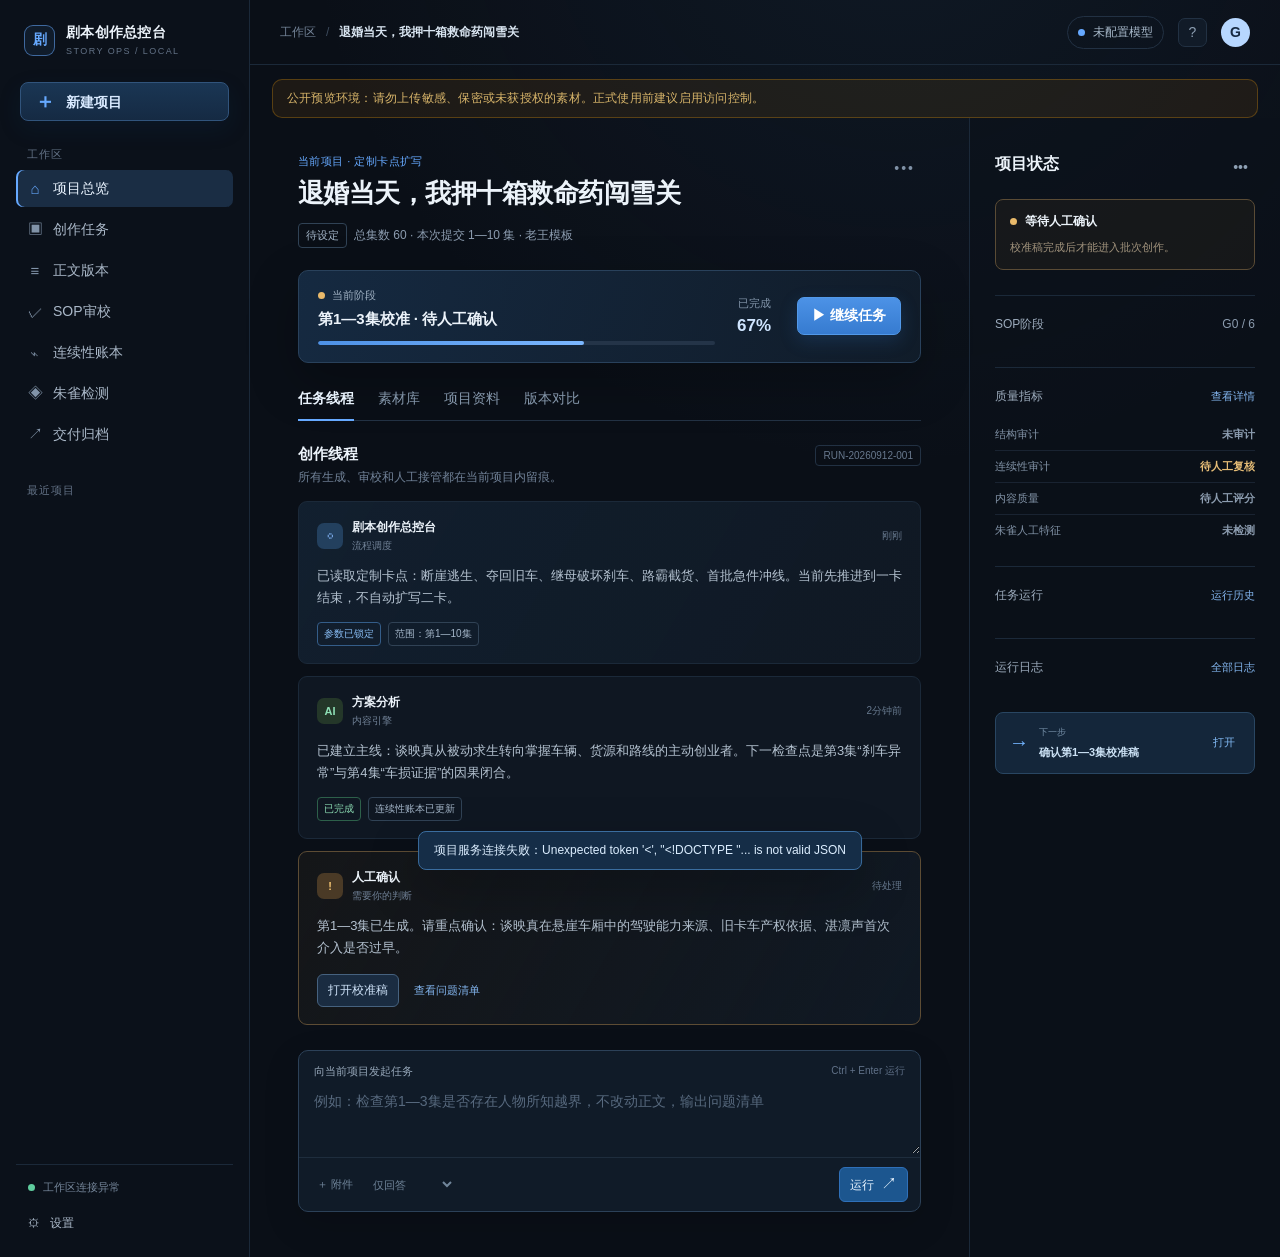
==== commit 9c06c127: "Add continuity ledger and task retry lineage" ====
--- a/public/index.html
+++ b/public/index.html
@@ -6,8 +6,8 @@
   <meta name="theme-color" content="#0b111a" />
   <title>剧本创作总控台</title>
   <link rel="icon" href="favicon.svg" type="image/svg+xml" />
-  <link rel="stylesheet" href="styles.css?v=050" />
-  <link rel="stylesheet" href="workspace.css?v=050" />
+  <link rel="stylesheet" href="styles.css?v=060" />
+  <link rel="stylesheet" href="workspace.css?v=060" />
 </head>
 <body>
   <div class="app-shell">
@@ -28,6 +28,7 @@
         <button class="nav-item" data-view="tasks"><span class="nav-icon">▣</span> 创作任务</button>
         <button class="nav-item" data-view="drafts"><span class="nav-icon">≡</span> 正文版本</button>
         <button class="nav-item" data-view="audit"><span class="nav-icon">✓</span> SOP审校</button>
+        <button class="nav-item" data-view="continuity"><span class="nav-icon">⌁</span> 连续性账本</button>
         <button class="nav-item" data-view="detector"><span class="nav-icon">◈</span> 朱雀检测</button>
         <button class="nav-item" data-view="delivery"><span class="nav-icon">↗</span> 交付归档</button>
       </nav>
@@ -160,7 +161,9 @@
 
   <div class="modal-backdrop hidden" id="gateModal" role="dialog" aria-modal="true"><div class="modal wide-modal"><div class="modal-header"><div><span class="eyebrow">人工闸门</span><h2>批准或驳回当前阶段</h2></div><button class="icon-button" id="closeGateModal">×</button></div><div class="form-grid"><label>阶段<select id="gateCode"></select></label><label>绑定最新正文<select id="gateVersion"></select></label></div><label>人工意见<textarea id="gateNote" placeholder="写明确认依据、修改要求或驳回原因"></textarea></label><div class="modal-note">G4必须有当前版本通过的AI内部深审；G5必须有当前版本达到门槛的真实朱雀报告；G6还要求前两项已批准。</div><div class="modal-actions"><button class="small-button danger-button" id="rejectGateBtn">驳回</button><button class="primary-button" id="approveGateBtn">人工批准</button></div></div></div>
 
+  <div class="modal-backdrop hidden" id="continuityModal" role="dialog" aria-modal="true"><div class="modal extra-wide-modal"><div class="modal-header"><div><span class="eyebrow">连续性账本</span><h2>人物、道具、时间、权限与地点</h2></div><button class="icon-button" id="closeContinuityModal">×</button></div><div class="continuity-toolbar"><label>从正文提取<select id="continuityVersion"></select></label><button class="small-button" id="extractContinuityBtn">提取人物与地点</button></div><div id="continuityList" class="continuity-list"></div><h3>新增人工条目</h3><div class="form-grid"><label>类别<select id="continuityCategory"><option value="character">人物</option><option value="prop">道具</option><option value="timeline">时间线</option><option value="permission">权限/证照</option><option value="location">地点</option></select></label><label>主体<input id="continuitySubject" placeholder="例如：父亲留下的旧卡车" /></label><label>当前状态<input id="continuityState" placeholder="归属、伤势、是否取得、是否失效" /></label><label>首次出现集<input id="continuityFirst" type="number" min="1" /></label><label>最后确认集<input id="continuityLast" type="number" min="1" /></label><label>备注<input id="continuityNotes" placeholder="证据、后续待核项或人物所知边界" /></label></div><div class="modal-actions"><button class="primary-button" id="addContinuityBtn">添加到账本</button></div></div></div>
+
   <div class="toast hidden" id="toast"></div>
-  <script src="app.js?v=050"></script>
+  <script src="app.js?v=060"></script>
 </body>
 </html>
--- a/public/workspace.css
+++ b/public/workspace.css
@@ -5,4 +5,5 @@
 .run-history{display:grid;gap:10px;max-height:58vh;overflow:auto}.run-row{display:grid;grid-template-columns:110px 1fr 90px;gap:12px;align-items:center;padding:12px;border:1px solid var(--line);border-radius:10px}.run-row small{display:block;color:var(--muted);margin-top:4px}.run-bar{height:6px;background:rgba(255,255,255,.08);border-radius:99px;overflow:hidden}.run-bar span{display:block;height:100%;background:linear-gradient(90deg,#4d82ff,#43d3a1)}
 .analysis-panel{margin-top:12px;padding:14px;border:1px solid var(--line);border-radius:12px;background:rgba(255,255,255,.025);max-height:280px;overflow:auto}.analysis-grid{display:grid;grid-template-columns:repeat(3,1fr);gap:10px;margin-bottom:12px}.analysis-stat{padding:10px;border-radius:9px;background:rgba(77,130,255,.08)}.scene-tree details{padding:7px 0;border-bottom:1px solid var(--line)}.scene-tree summary{cursor:pointer;font-weight:700}.scene-tree p{margin:6px 0 0;color:var(--muted);font-size:12px}
 .audit-dimensions{display:grid;grid-template-columns:repeat(2,1fr);gap:8px;margin:12px 0}.dimension-row{display:flex;justify-content:space-between;padding:9px 10px;background:rgba(255,255,255,.025);border-radius:8px}.danger-button{color:#ff8f8f;border-color:rgba(255,95,95,.35)}
+.extra-wide-modal{width:min(980px,94vw)}.continuity-toolbar{display:flex;gap:12px;align-items:end}.continuity-toolbar label{flex:1}.continuity-list{display:grid;gap:8px;max-height:330px;overflow:auto;margin:14px 0 20px}.continuity-row{display:grid;grid-template-columns:94px 1.1fr 1.4fr 86px 88px 32px;gap:10px;align-items:center;padding:10px 12px;border:1px solid var(--line);border-radius:9px;background:rgba(255,255,255,.02)}.continuity-row small{display:block;color:var(--muted);margin-top:3px}.continuity-row.history{opacity:.58}.delete-entry{border:0;background:transparent;color:#e58b8b;cursor:pointer;font-size:17px}.retry-run{margin-top:8px}
 @media(max-width:760px){.analysis-grid,.audit-dimensions{grid-template-columns:1fr}.run-row{grid-template-columns:1fr}}
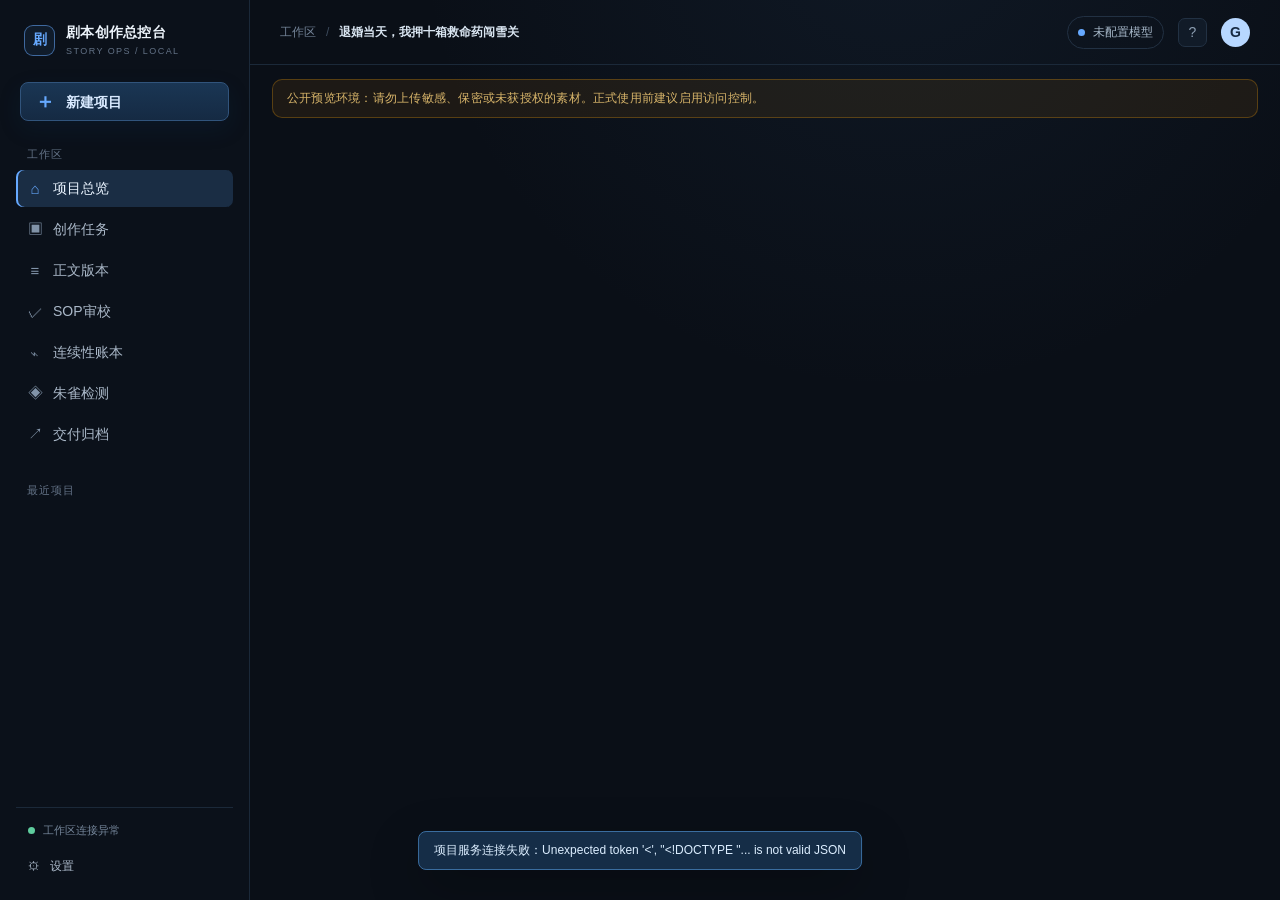
==== commit f2c1d4ba: "Add closed-loop SOP preflight and quality gate" ====
--- a/public/index.html
+++ b/public/index.html
@@ -6,8 +6,8 @@
   <meta name="theme-color" content="#0b111a" />
   <title>剧本创作总控台</title>
   <link rel="icon" href="favicon.svg" type="image/svg+xml" />
-  <link rel="stylesheet" href="styles.css?v=060" />
-  <link rel="stylesheet" href="workspace.css?v=060" />
+  <link rel="stylesheet" href="styles.css?v=071" />
+  <link rel="stylesheet" href="workspace.css?v=071" />
 </head>
 <body>
   <div class="app-shell">
@@ -53,7 +53,8 @@
       </header>
 
       <div class="preview-warning">公开预览环境：请勿上传敏感、保密或未获授权的素材。正式使用前建议启用访问控制。</div>
-      <div class="workspace" id="workspace">
+      <section class="empty-workspace hidden" id="emptyWorkspace"><div class="empty-mark">＋</div><span class="eyebrow">空白工作区</span><h1>从一个真实任务开始</h1><p>当前没有项目。新建项目后，系统会按G0—G6建立参数、方案、校准稿、分批正文、内容终审、朱雀同版证据和交付归档。</p><button class="primary-button" id="emptyCreateBtn">新建第一个项目</button></section>
+      <div class="workspace hidden" id="workspace">
         <section class="content-column">
           <div class="project-heading">
             <div>
@@ -131,8 +132,9 @@
         <aside class="inspector" aria-label="项目状态">
           <div class="inspector-header"><h2>项目状态</h2><button class="icon-button subtle">•••</button></div>
           <div class="status-summary"><div class="status-summary-top"><span class="status-dot amber"></span><strong>等待人工确认</strong></div><p>校准稿完成后才能进入批次创作。</p></div>
-          <div class="inspector-block"><div class="block-heading"><span>SOP阶段</span><span class="muted" id="gateProgress">G0 / 6</span></div><div class="gate-list" id="gateList"></div></div>
-          <div class="inspector-block"><div class="block-heading"><span>质量指标</span><button class="text-button" id="qualityDetailBtn">查看详情</button></div><div class="metric-row"><span>结构审计</span><strong class="muted" id="auditMetric">未审计</strong></div><div class="metric-row"><span>连续性审计</span><strong class="amber-text">待人工复核</strong></div><div class="metric-row"><span>内容质量</span><strong class="muted">待人工评分</strong></div><div class="metric-row"><span>朱雀人工特征</span><strong class="muted" id="detectorMetric">未检测</strong></div></div>
+          <div class="inspector-block"><div class="block-heading"><span>SOP阶段</span><span class="muted" id="gateProgress">G0 / G6</span></div><div class="gate-list" id="gateList"></div></div>
+          <div class="inspector-block"><div class="block-heading"><span>流程预检</span><span class="muted">自动定位阻塞项</span></div><div class="workflow-checklist" id="workflowChecklist"></div></div>
+          <div class="inspector-block"><div class="block-heading"><span>质量指标</span><button class="text-button" id="qualityDetailBtn">查看详情</button></div><div class="metric-row"><span>结构审计</span><strong class="muted" id="auditMetric">未审计</strong></div><div class="metric-row"><span>连续性审计</span><strong class="amber-text">待人工复核</strong></div><div class="metric-row"><span>内容质量</span><strong class="muted" id="qualityMetric">待人工评分</strong></div><div class="metric-row"><span>朱雀人工特征</span><strong class="muted" id="detectorMetric">未检测</strong></div></div>
           <div class="inspector-block"><div class="block-heading"><span>任务运行</span><button class="text-button" id="runHistoryBtn">运行历史</button></div><div id="runSummary" class="run-summary"></div></div>
           <div class="inspector-block log-block"><div class="block-heading"><span>运行日志</span><button class="text-button" id="allLogsBtn">全部日志</button></div><div id="activityLog"></div></div>
           <div class="next-action"><span class="next-icon">→</span><div><small>下一步</small><strong>确认第1—3集校准稿</strong></div><button id="nextActionBtn">打开</button></div>
@@ -151,7 +153,7 @@
 
   <div class="modal-backdrop hidden" id="settingsModal" role="dialog" aria-modal="true"><div class="modal wide-modal"><div class="modal-header"><div><span class="eyebrow">模型网关</span><h2>接口设置</h2></div><button class="icon-button" id="closeSettingsModal">×</button></div><div class="modal-note secure-note">API Key只保存在当前浏览器会话，不写入数据库、运行日志或项目文件。</div><div class="form-grid"><label>Base URL<input id="llmBaseUrl" placeholder="例如：https://example.com/v1" /></label><label>模型名称<input id="llmModel" placeholder="例如：gpt-5.6-sol" /></label><label>接口协议<select id="llmWire"><option value="responses">Responses API</option><option value="chat">Chat Completions</option></select></label><label>推理强度<select id="llmReasoning"><option>high</option><option>xhigh</option><option>medium</option><option>low</option></select></label></div><label>API Key<input id="llmKey" type="password" autocomplete="off" placeholder="输入后仅保留到当前标签关闭" /></label><div class="test-result" id="modelTestResult">尚未测试接口</div><div class="modal-actions"><button class="small-button" id="testModelBtn">测试接口</button><button class="primary-button" id="saveSettingsBtn">保存本次会话</button></div></div></div>
 
-  <div class="modal-backdrop hidden" id="auditModal" role="dialog" aria-modal="true"><div class="modal wide-modal"><div class="modal-header"><div><span class="eyebrow">SOP审校</span><h2>结构审计 + AI内部深审</h2></div><button class="icon-button" id="closeAuditModal">×</button></div><label>审计版本<select id="auditVersion"></select></label><div class="test-result" id="auditResult">结构审计检查集数、场次、乱码、越界、括号和重复句；AI内部深审执行八维评分与五张反查表。两者都不能替代人工终审批准。</div><div id="auditHistory" class="report-list"></div><div class="modal-actions"><button class="small-button" id="runDeepAuditBtn">AI深审（八维+五表）</button><button class="primary-button" id="runAuditBtn">运行结构审计</button></div></div></div>
+  <div class="modal-backdrop hidden" id="auditModal" role="dialog" aria-modal="true"><div class="modal wide-modal"><div class="modal-header"><div><span class="eyebrow">SOP审校</span><h2>结构审计 + AI内部深审 + 人工评分</h2></div><button class="icon-button" id="closeAuditModal">×</button></div><label>审计版本<select id="auditVersion"></select></label><div class="test-result" id="auditResult">结构审计检查集数、场次、乱码、越界、括号和重复句；AI内部深审执行八维评分与五张反查表。两者都不能替代人工终审批准。</div><div id="auditHistory" class="report-list"></div><div class="quality-review-box"><div class="block-heading"><span>人工内容质量评分</span><span class="muted">独立于AI深审</span></div><div class="form-grid"><label>评分版本<select id="qualityVersion"></select></label><label>内容质量分<input id="qualityScore" type="number" min="0" max="100" step="0.1" placeholder="例如：90" /></label></div><label>评分依据<textarea id="qualityNote" placeholder="记录人物、因果、对白、节奏、情绪、可拍性与连续性判断"></textarea></label><button class="small-button" id="saveQualityBtn">保存人工评分</button></div><div class="modal-actions"><button class="small-button" id="runDeepAuditBtn">AI深审（八维+五表）</button><button class="primary-button" id="runAuditBtn">运行结构审计</button></div></div></div>
 
   <div class="modal-backdrop hidden" id="detectorModal" role="dialog" aria-modal="true"><div class="modal wide-modal"><div class="modal-header"><div><span class="eyebrow">朱雀同版证据</span><h2>登记真实检测报告</h2></div><button class="icon-button" id="closeDetectorModal">×</button></div><label>绑定正文版本<select id="detectorVersion"></select></label><div class="form-grid"><label>人工创作特征（%）<input id="humanScore" type="number" min="0" max="100" step="0.1" /></label><label>疑似AI特征（%）<input id="suspectedScore" type="number" min="0" max="100" step="0.1" value="0" /></label><label>AI创作特征（%）<input id="aiScore" type="number" min="0" max="100" step="0.1" value="0" /></label><label>朱雀报告截图<input id="detectorFile" type="file" accept="image/png,image/jpeg" /></label></div><div class="modal-note">保存时自动绑定所选正文SHA-256；正文产生新版本后，旧报告不能替代新版本检测。</div><div class="report-list" id="detectorReports"></div><div class="modal-actions"><button class="primary-button" id="saveDetectorBtn">保存检测报告</button></div></div></div>
 
@@ -164,6 +166,6 @@
   <div class="modal-backdrop hidden" id="continuityModal" role="dialog" aria-modal="true"><div class="modal extra-wide-modal"><div class="modal-header"><div><span class="eyebrow">连续性账本</span><h2>人物、道具、时间、权限与地点</h2></div><button class="icon-button" id="closeContinuityModal">×</button></div><div class="continuity-toolbar"><label>从正文提取<select id="continuityVersion"></select></label><button class="small-button" id="extractContinuityBtn">提取人物与地点</button></div><div id="continuityList" class="continuity-list"></div><h3>新增人工条目</h3><div class="form-grid"><label>类别<select id="continuityCategory"><option value="character">人物</option><option value="prop">道具</option><option value="timeline">时间线</option><option value="permission">权限/证照</option><option value="location">地点</option></select></label><label>主体<input id="continuitySubject" placeholder="例如：父亲留下的旧卡车" /></label><label>当前状态<input id="continuityState" placeholder="归属、伤势、是否取得、是否失效" /></label><label>首次出现集<input id="continuityFirst" type="number" min="1" /></label><label>最后确认集<input id="continuityLast" type="number" min="1" /></label><label>备注<input id="continuityNotes" placeholder="证据、后续待核项或人物所知边界" /></label></div><div class="modal-actions"><button class="primary-button" id="addContinuityBtn">添加到账本</button></div></div></div>
 
   <div class="toast hidden" id="toast"></div>
-  <script src="app.js?v=060"></script>
+  <script src="app.js?v=071"></script>
 </body>
 </html>
--- a/public/workspace.css
+++ b/public/workspace.css
@@ -7,3 +7,5 @@
 .audit-dimensions{display:grid;grid-template-columns:repeat(2,1fr);gap:8px;margin:12px 0}.dimension-row{display:flex;justify-content:space-between;padding:9px 10px;background:rgba(255,255,255,.025);border-radius:8px}.danger-button{color:#ff8f8f;border-color:rgba(255,95,95,.35)}
 .extra-wide-modal{width:min(980px,94vw)}.continuity-toolbar{display:flex;gap:12px;align-items:end}.continuity-toolbar label{flex:1}.continuity-list{display:grid;gap:8px;max-height:330px;overflow:auto;margin:14px 0 20px}.continuity-row{display:grid;grid-template-columns:94px 1.1fr 1.4fr 86px 88px 32px;gap:10px;align-items:center;padding:10px 12px;border:1px solid var(--line);border-radius:9px;background:rgba(255,255,255,.02)}.continuity-row small{display:block;color:var(--muted);margin-top:3px}.continuity-row.history{opacity:.58}.delete-entry{border:0;background:transparent;color:#e58b8b;cursor:pointer;font-size:17px}.retry-run{margin-top:8px}
 @media(max-width:760px){.analysis-grid,.audit-dimensions{grid-template-columns:1fr}.run-row{grid-template-columns:1fr}}
+.workflow-checklist{display:grid;gap:8px}.workflow-row{display:flex;gap:9px;align-items:flex-start;padding:8px 9px;border:1px solid var(--line-soft);border-radius:8px;background:rgba(255,255,255,.018)}.workflow-row>span{display:grid;place-items:center;width:17px;height:17px;flex:0 0 17px;border-radius:50%;font-size:10px;border:1px solid #46566a;color:#8999aa}.workflow-row strong,.workflow-row small{display:block}.workflow-row strong{font-size:10px;color:#aab8c7}.workflow-row small{font-size:9px;line-height:1.45;color:#66788c;margin-top:3px}.workflow-row.ready{border-color:rgba(80,190,143,.22);background:rgba(52,160,112,.045)}.workflow-row.ready>span{border-color:#3a8b68;color:#80d9ae}.workflow-row.ready small{color:#729b89}.workflow-row.blocked:first-child,.workflow-row.blocked:nth-child(2){border-color:rgba(230,189,119,.18)}.quality-review-box{margin:18px 0;padding:15px;border:1px solid #2b435b;border-radius:9px;background:#0e1925}.quality-review-box textarea{display:block;width:100%;min-height:88px;margin-top:7px;padding:10px 11px;resize:vertical;color:#e6eff8;background:#0a131d;border:1px solid #2a3d52;border-radius:6px;outline:0}.quality-review-box textarea:focus{border-color:#5797dc}.quality-review-box>.small-button{margin-top:3px}
+.empty-workspace{max-width:760px;margin:13vh auto 0;padding:52px 48px;text-align:center;border:1px solid #25394e;border-radius:16px;background:radial-gradient(circle at 50% 0,rgba(72,135,205,.12),transparent 54%),#101923;box-shadow:var(--shadow)}.empty-workspace .empty-mark{display:grid;place-items:center;width:52px;height:52px;margin:0 auto 18px;border:1px solid #3c6e9f;border-radius:14px;background:#142b42;color:#7bb9f7;font-size:27px}.empty-workspace h1{margin:5px 0 12px;font-size:25px}.empty-workspace p{max-width:580px;margin:0 auto 24px;color:#8497ab;line-height:1.8}
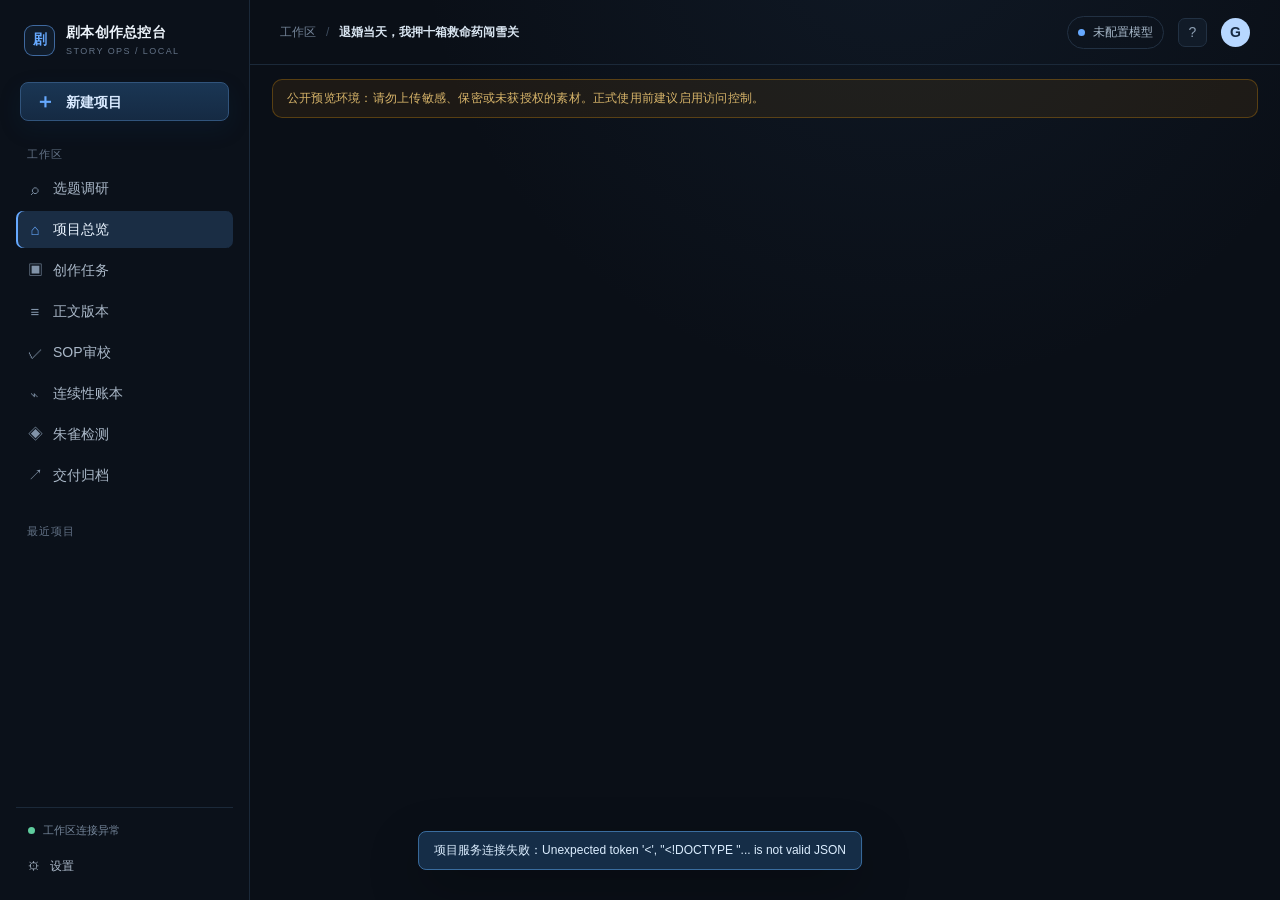
==== commit 525d0603: "Add pre-project research and ideation workflow" ====
--- a/public/index.html
+++ b/public/index.html
@@ -6,8 +6,8 @@
   <meta name="theme-color" content="#0b111a" />
   <title>剧本创作总控台</title>
   <link rel="icon" href="favicon.svg" type="image/svg+xml" />
-  <link rel="stylesheet" href="styles.css?v=071" />
-  <link rel="stylesheet" href="workspace.css?v=071" />
+  <link rel="stylesheet" href="styles.css?v=080" />
+  <link rel="stylesheet" href="workspace.css?v=080" />
 </head>
 <body>
   <div class="app-shell">
@@ -24,6 +24,7 @@
 
       <div class="nav-section-label">工作区</div>
       <nav class="nav-list">
+        <button class="nav-item" data-view="research"><span class="nav-icon">⌕</span> 选题调研</button>
         <button class="nav-item active" data-view="overview"><span class="nav-icon">⌂</span> 项目总览</button>
         <button class="nav-item" data-view="tasks"><span class="nav-icon">▣</span> 创作任务</button>
         <button class="nav-item" data-view="drafts"><span class="nav-icon">≡</span> 正文版本</button>
@@ -53,7 +54,7 @@
       </header>
 
       <div class="preview-warning">公开预览环境：请勿上传敏感、保密或未获授权的素材。正式使用前建议启用访问控制。</div>
-      <section class="empty-workspace hidden" id="emptyWorkspace"><div class="empty-mark">＋</div><span class="eyebrow">空白工作区</span><h1>从一个真实任务开始</h1><p>当前没有项目。新建项目后，系统会按G0—G6建立参数、方案、校准稿、分批正文、内容终审、朱雀同版证据和交付归档。</p><button class="primary-button" id="emptyCreateBtn">新建第一个项目</button></section>
+      <section class="empty-workspace hidden" id="emptyWorkspace"><div class="empty-mark">＋</div><span class="eyebrow">空白工作区</span><h1>从调研或一个真实任务开始</h1><p>还没有明确剧名时，可先输入创作思路和近期剧名信号，由系统推荐多个原创方向；选中后再建立G0—G6正式项目。</p><div class="empty-actions"><button class="primary-button" id="emptyResearchBtn">先做选题调研</button><button class="small-button" id="emptyCreateBtn">直接新建项目</button></div></section>
       <div class="workspace hidden" id="workspace">
         <section class="content-column">
           <div class="project-heading">
@@ -147,6 +148,23 @@
     <div class="modal"><div class="modal-header"><div><span class="eyebrow">新建工作项目</span><h2 id="modalTitle">创建一个独立项目</h2></div><button class="icon-button" id="closeModal">×</button></div><label>项目名称<input id="newProjectName" placeholder="例如：我在旧厂房开夜校" /></label><label>生产路线<select id="newProjectRoute"><option>完全原创 / 市场参考</option><option>授权IP改编</option><option>深度二创</option><option>定制卡点扩写</option></select></label><div class="form-grid"><label>地区<select id="newProjectRegion"><option>国内</option><option>海外</option></select></label><label>呈现形式<select id="newProjectMedium"><option>AI漫剧</option><option>真人短剧</option><option>仿真人</option></select></label><label>总集数<input id="newTotalEpisodes" type="number" min="10" max="200" value="60" /></label><label>提交到第几集<input id="newSubmissionEnd" type="number" min="1" max="200" value="10" /></label><label>单集最短（秒）<input id="newDurationMin" type="number" min="30" max="600" value="120" /></label><label>单集最长（秒）<input id="newDurationMax" type="number" min="30" max="600" value="180" /></label><label>开头模板<select id="newOpeningTemplate"><option>老王模板</option><option>大麦模板</option></select></label><label>题材标签<input id="newGenre" placeholder="都市、女频、悬疑" /></label><label>内容质量门槛<input id="newQualityThreshold" type="number" min="0" max="100" value="90" /></label><label>朱雀人工特征门槛<input id="newZhuqueThreshold" type="number" min="0" max="100" value="85" /></label></div><div class="modal-note">新项目会自动建立独立的素材、正文、审校、检测和交付空间。</div><div class="modal-actions"><button class="text-button" id="cancelModal">取消</button><button class="primary-button" id="createProject">创建项目</button></div></div>
   </div>
 
+  <div class="modal-backdrop hidden" id="researchModal" role="dialog" aria-modal="true" aria-labelledby="researchTitle">
+    <div class="modal extra-wide-modal research-modal"><div class="modal-header"><div><span class="eyebrow">R0 · 可选前置阶段</span><h2 id="researchTitle">选题调研与项目孵化</h2></div><button class="icon-button" id="closeResearchModal">×</button></div>
+      <div class="research-intro"><strong>先推荐，再立项</strong><p>近期剧名只作为标题与题材信号；若未提供真实数据，系统不会臆造热度、收益、签约状态或原作剧情。R0不属于G0—G6闸门，只有你选中的方案才会建立正式项目。</p></div>
+      <div class="research-layout">
+        <section class="research-form-panel">
+          <label>调研主题<input id="researchTopic" placeholder="例如：现代下沉女性成长与小众行业" /></label>
+          <label>你的思路<textarea id="researchBrief" placeholder="可写受众、情绪、题材、禁区、想解决的问题；不必先起剧名"></textarea></label>
+          <label>近期热门剧名 / 签约剧名<textarea id="researchTitles" placeholder="可逐行粘贴。系统只读取标题信号，不猜剧情和数据"></textarea></label>
+          <label>可核验市场数据 / 备注<textarea id="researchNotes" placeholder="可选：平台、日期、榜单名、播放或签约等已核实信息；没有可留空"></textarea></label>
+          <div class="form-grid compact-grid"><label>推荐数量<input id="researchCount" type="number" min="3" max="10" value="5" /></label><label>立项地区<select id="researchRegion"><option>国内</option><option>海外</option></select></label><label>呈现形式<select id="researchMedium"><option>AI漫剧</option><option>真人短剧</option><option>仿真人</option></select></label><label>开头模板<select id="researchTemplate"><option>老王模板</option><option>大麦模板</option></select></label><label>首次提交到第几集<input id="researchSubmissionEnd" type="number" min="1" max="60" value="10" /></label></div>
+          <div class="modal-actions research-actions"><button class="small-button" id="loadResearchHistoryBtn">刷新历史</button><button class="primary-button" id="generateResearchBtn">生成推荐方案</button></div>
+        </section>
+        <section class="research-result-panel"><div class="research-result-head"><div><span class="eyebrow">推荐池</span><h3>从方案卡建立项目</h3></div><select id="researchHistory"><option value="">本次结果</option></select></div><div id="researchSummary" class="research-summary">尚未生成。填写左侧任意一种有效信号后开始调研。</div><div id="researchResults" class="research-results"><div class="empty-state">推荐结果会显示在这里。</div></div></section>
+      </div>
+    </div>
+  </div>
+
   <div class="modal-backdrop hidden" id="assetModal" role="dialog" aria-modal="true"><div class="modal wide-modal"><div class="modal-header"><div><span class="eyebrow">项目资料</span><h2 id="assetModalTitle">编辑剧情梗概</h2></div><button class="icon-button" id="closeAssetModal">×</button></div><textarea class="large-editor" id="assetContent" placeholder="输入内容，保存后会记录资料版本"></textarea><div class="modal-actions"><button class="text-button" id="cancelAssetModal">取消</button><button class="primary-button" id="saveAssetBtn">保存资料</button></div></div></div>
 
   <div class="modal-backdrop hidden" id="versionModal" role="dialog" aria-modal="true"><div class="modal wide-modal"><div class="modal-header"><div><span class="eyebrow">正文版本</span><h2>保存一个不可覆盖的新版本</h2></div><button class="icon-button" id="closeVersionModal">×</button></div><div class="form-grid"><label>版本名称<input id="versionLabel" placeholder="例如：v0.1 校准稿" /></label><label>来源<select id="versionSource"><option>人工编辑</option><option>模型生成</option><option>定向修复</option></select></label><label>起始集<input id="versionStart" type="number" min="1" value="1" /></label><label>结束集<input id="versionEnd" type="number" min="1" value="3" /></label></div><label>正文内容<textarea class="large-editor draft-editor" id="versionContent" placeholder="粘贴本次版本的完整正文"></textarea></label><div id="scriptAnalysis" class="analysis-panel hidden"></div><div class="modal-actions"><button class="small-button hidden" id="analyzeVersionBtn">解析场景树</button><button class="text-button" id="cancelVersionModal">取消</button><button class="primary-button" id="saveVersionBtn">保存正文版本</button></div></div></div>
@@ -166,6 +184,6 @@
   <div class="modal-backdrop hidden" id="continuityModal" role="dialog" aria-modal="true"><div class="modal extra-wide-modal"><div class="modal-header"><div><span class="eyebrow">连续性账本</span><h2>人物、道具、时间、权限与地点</h2></div><button class="icon-button" id="closeContinuityModal">×</button></div><div class="continuity-toolbar"><label>从正文提取<select id="continuityVersion"></select></label><button class="small-button" id="extractContinuityBtn">提取人物与地点</button></div><div id="continuityList" class="continuity-list"></div><h3>新增人工条目</h3><div class="form-grid"><label>类别<select id="continuityCategory"><option value="character">人物</option><option value="prop">道具</option><option value="timeline">时间线</option><option value="permission">权限/证照</option><option value="location">地点</option></select></label><label>主体<input id="continuitySubject" placeholder="例如：父亲留下的旧卡车" /></label><label>当前状态<input id="continuityState" placeholder="归属、伤势、是否取得、是否失效" /></label><label>首次出现集<input id="continuityFirst" type="number" min="1" /></label><label>最后确认集<input id="continuityLast" type="number" min="1" /></label><label>备注<input id="continuityNotes" placeholder="证据、后续待核项或人物所知边界" /></label></div><div class="modal-actions"><button class="primary-button" id="addContinuityBtn">添加到账本</button></div></div></div>
 
   <div class="toast hidden" id="toast"></div>
-  <script src="app.js?v=071"></script>
+  <script src="app.js?v=080"></script>
 </body>
 </html>
--- a/public/workspace.css
+++ b/public/workspace.css
@@ -9,3 +9,33 @@
 @media(max-width:760px){.analysis-grid,.audit-dimensions{grid-template-columns:1fr}.run-row{grid-template-columns:1fr}}
 .workflow-checklist{display:grid;gap:8px}.workflow-row{display:flex;gap:9px;align-items:flex-start;padding:8px 9px;border:1px solid var(--line-soft);border-radius:8px;background:rgba(255,255,255,.018)}.workflow-row>span{display:grid;place-items:center;width:17px;height:17px;flex:0 0 17px;border-radius:50%;font-size:10px;border:1px solid #46566a;color:#8999aa}.workflow-row strong,.workflow-row small{display:block}.workflow-row strong{font-size:10px;color:#aab8c7}.workflow-row small{font-size:9px;line-height:1.45;color:#66788c;margin-top:3px}.workflow-row.ready{border-color:rgba(80,190,143,.22);background:rgba(52,160,112,.045)}.workflow-row.ready>span{border-color:#3a8b68;color:#80d9ae}.workflow-row.ready small{color:#729b89}.workflow-row.blocked:first-child,.workflow-row.blocked:nth-child(2){border-color:rgba(230,189,119,.18)}.quality-review-box{margin:18px 0;padding:15px;border:1px solid #2b435b;border-radius:9px;background:#0e1925}.quality-review-box textarea{display:block;width:100%;min-height:88px;margin-top:7px;padding:10px 11px;resize:vertical;color:#e6eff8;background:#0a131d;border:1px solid #2a3d52;border-radius:6px;outline:0}.quality-review-box textarea:focus{border-color:#5797dc}.quality-review-box>.small-button{margin-top:3px}
 .empty-workspace{max-width:760px;margin:13vh auto 0;padding:52px 48px;text-align:center;border:1px solid #25394e;border-radius:16px;background:radial-gradient(circle at 50% 0,rgba(72,135,205,.12),transparent 54%),#101923;box-shadow:var(--shadow)}.empty-workspace .empty-mark{display:grid;place-items:center;width:52px;height:52px;margin:0 auto 18px;border:1px solid #3c6e9f;border-radius:14px;background:#142b42;color:#7bb9f7;font-size:27px}.empty-workspace h1{margin:5px 0 12px;font-size:25px}.empty-workspace p{max-width:580px;margin:0 auto 24px;color:#8497ab;line-height:1.8}
+.empty-actions{display:flex;gap:12px;justify-content:center;flex-wrap:wrap}
+.research-modal{width:min(1180px,94vw)}
+.research-intro{margin-bottom:18px;padding:15px 18px;border:1px solid rgba(92,153,255,.24);border-radius:14px;background:linear-gradient(135deg,rgba(40,97,178,.16),rgba(19,29,44,.78))}
+.research-intro p{margin:6px 0 0;color:var(--muted);line-height:1.65}
+.research-layout{display:grid;grid-template-columns:minmax(320px,.8fr) minmax(430px,1.2fr);gap:18px;max-height:68vh}
+.research-form-panel,.research-result-panel{min-height:0;border:1px solid var(--line);border-radius:16px;background:rgba(8,14,23,.52);padding:17px}
+.research-form-panel{overflow:auto}
+.research-form-panel label{display:block;margin-bottom:12px}
+.research-form-panel textarea{min-height:84px;resize:vertical}
+.compact-grid{grid-template-columns:repeat(2,minmax(0,1fr))}
+.research-actions{position:sticky;bottom:-17px;margin:4px -17px -17px;padding:14px 17px;background:rgba(8,14,23,.96);border-top:1px solid var(--line)}
+.research-result-panel{display:flex;flex-direction:column;overflow:hidden}
+.research-result-head{display:flex;align-items:flex-end;justify-content:space-between;gap:14px;margin-bottom:12px}
+.research-result-head h3{margin:4px 0 0}
+.research-result-head select{max-width:240px}
+.research-summary{padding:12px 14px;border-radius:12px;background:rgba(255,255,255,.035);color:var(--muted);font-size:13px;line-height:1.6;margin-bottom:12px}
+.research-results{display:grid;gap:12px;overflow:auto;padding-right:4px}
+.candidate-card{border:1px solid var(--line);border-radius:14px;background:linear-gradient(145deg,rgba(21,34,52,.92),rgba(10,17,28,.9));padding:15px}
+.candidate-top{display:flex;gap:12px;align-items:flex-start;justify-content:space-between}
+.candidate-top h4{font-size:17px;margin:0 0 6px;color:#f1f6ff}
+.candidate-tags{display:flex;gap:7px;flex-wrap:wrap}
+.candidate-score{min-width:58px;text-align:center;border:1px solid rgba(68,208,154,.34);background:rgba(49,180,130,.12);border-radius:12px;padding:7px 8px;color:#7be2b4}
+.candidate-score strong{display:block;font-size:18px}
+.candidate-score small{font-size:10px;color:var(--muted)}
+.candidate-card dl{display:grid;grid-template-columns:72px 1fr;gap:8px 10px;margin:13px 0}
+.candidate-card dt{color:#7e8da3;font-size:12px}
+.candidate-card dd{margin:0;color:#d7dfeb;line-height:1.55;font-size:13px}
+.candidate-card .card-footer{display:flex;align-items:center;justify-content:space-between;gap:12px;padding-top:11px;border-top:1px solid rgba(255,255,255,.06)}
+.candidate-card .risk{color:#d7a65f;font-size:12px;line-height:1.45}
+@media(max-width:900px){.research-layout{grid-template-columns:1fr;max-height:75vh;overflow:auto}.research-result-panel{overflow:visible}.research-results{overflow:visible}.compact-grid{grid-template-columns:1fr}}
